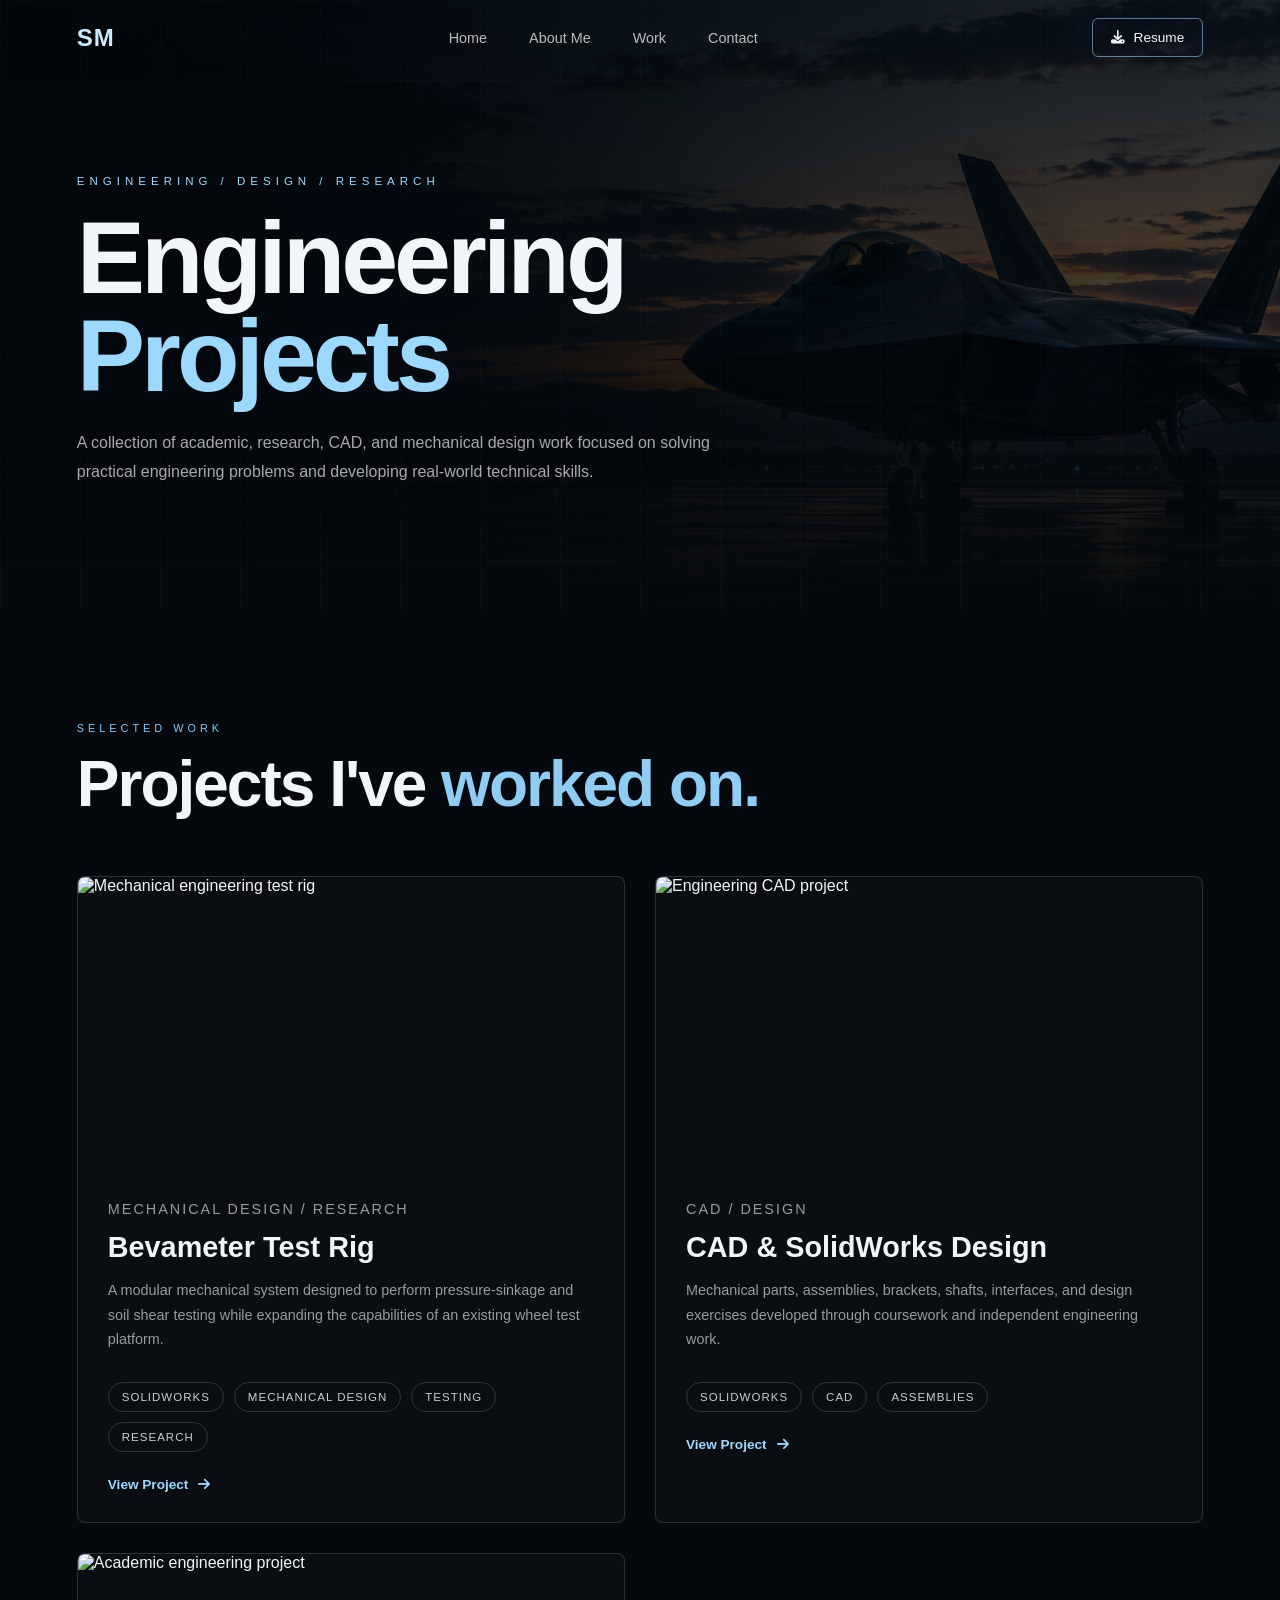
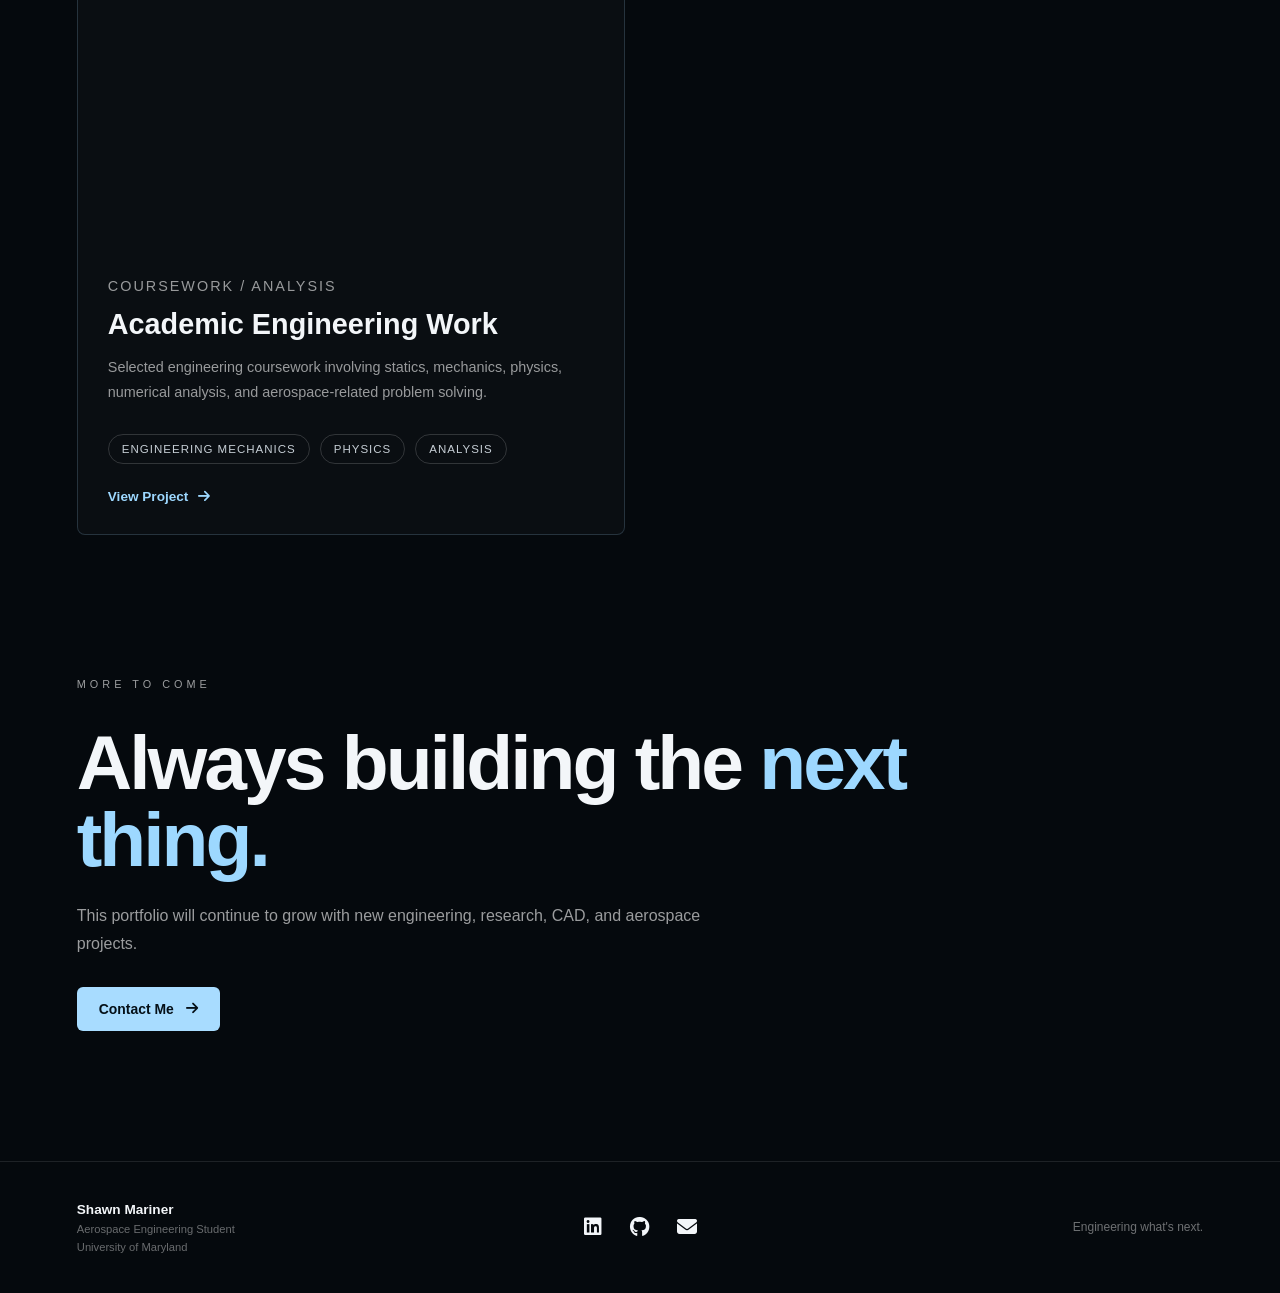
==== projects.html @ 1b5ee588 "Update projects.html" ====
<!DOCTYPE html>
<html lang="en">
<head>
    <meta charset="UTF-8">
    <meta name="viewport" content="width=device-width, initial-scale=1.0">

    <title>Engineering Projects | Shawn Mariner</title>

    <link rel="stylesheet" href="style.css">

    <link
        rel="stylesheet"
        href="https://cdnjs.cloudflare.com/ajax/libs/font-awesome/6.5.2/css/all.min.css"
    >
</head>

<body>

    <header class="navbar scrolled">

        <a href="index.html" class="logo">SM</a>

        <nav class="nav-links">
            <a href="index.html">Home</a>
            <a href="index.html#about">About Me</a>
            <a href="projects.html" class="active">Work</a>
            <a href="index.html#contact">Contact</a>
        </nav>

        <a href="#" class="resume-button">
            <i class="fa-solid fa-download"></i>
            Resume
        </a>

        <button class="menu-button">
            <i class="fa-solid fa-bars"></i>
        </button>

    </header>


    <main>

        <!-- PROJECTS HERO -->

        <section class="projects-page-hero">

            <div class="projects-page-overlay"></div>
            <div class="hero-grid"></div>

            <div class="projects-page-content">

                <p class="eyebrow">
                    ENGINEERING / DESIGN / RESEARCH
                </p>

                <h1>
                    Engineering
                    <span>Projects</span>
                </h1>

                <p>
                    A collection of academic, research, CAD, and mechanical
                    design work focused on solving practical engineering
                    problems and developing real-world technical skills.
                </p>

            </div>

        </section>


        <!-- PROJECT GRID -->

        <section class="projects-page-section">

            <div class="section-heading reveal">

                <p class="section-number">SELECTED WORK</p>

                <h2>
                    Projects I've
                    <span>worked on.</span>
                </h2>

            </div>


            <div class="projects-page-grid">

                <!-- BEVAMETER -->

                <a href="bevameter.html" class="project-page-card reveal">

                    <div class="project-page-image">

                        <img
                            src="https://images.unsplash.com/photo-1581092160562-40aa08e78837?auto=format&fit=crop&w=1400&q=85"
                            alt="Mechanical engineering test rig"
                        >

                    </div>

                    <div class="project-page-card-content">

                        <p class="card-label">
                            MECHANICAL DESIGN / RESEARCH
                        </p>

                        <h3>
                            Bevameter Test Rig
                        </h3>

                        <p>
                            A modular mechanical system designed to perform
                            pressure-sinkage and soil shear testing while
                            expanding the capabilities of an existing wheel
                            test platform.
                        </p>

                        <div class="project-tags">
                            <span>SolidWorks</span>
                            <span>Mechanical Design</span>
                            <span>Testing</span>
                            <span>Research</span>
                        </div>

                        <div class="project-link">
                            View Project
                            <i class="fa-solid fa-arrow-right"></i>
                        </div>

                    </div>

                </a>


                <!-- CAD / SOLIDWORKS -->

                <a href="#" class="project-page-card reveal">

                    <div class="project-page-image">

                        <img
                            src="https://images.unsplash.com/photo-1581092160607-ee22621dd758?auto=format&fit=crop&w=1400&q=85"
                            alt="Engineering CAD project"
                        >

                    </div>

                    <div class="project-page-card-content">

                        <p class="card-label">
                            CAD / DESIGN
                        </p>

                        <h3>
                            CAD & SolidWorks Design
                        </h3>

                        <p>
                            Mechanical parts, assemblies, brackets, shafts,
                            interfaces, and design exercises developed through
                            coursework and independent engineering work.
                        </p>

                        <div class="project-tags">
                            <span>SolidWorks</span>
                            <span>CAD</span>
                            <span>Assemblies</span>
                        </div>

                        <div class="project-link">
                            View Project
                            <i class="fa-solid fa-arrow-right"></i>
                        </div>

                    </div>

                </a>


                <!-- ACADEMIC -->

                <a href="#" class="project-page-card reveal">

                    <div class="project-page-image">

                        <img
                            src="https://images.unsplash.com/photo-1532094349884-543bc11b234d?auto=format&fit=crop&w=1400&q=85"
                            alt="Academic engineering project"
                        >

                    </div>

                    <div class="project-page-card-content">

                        <p class="card-label">
                            COURSEWORK / ANALYSIS
                        </p>

                        <h3>
                            Academic Engineering Work
                        </h3>

                        <p>
                            Selected engineering coursework involving statics,
                            mechanics, physics, numerical analysis, and
                            aerospace-related problem solving.
                        </p>

                        <div class="project-tags">
                            <span>Engineering Mechanics</span>
                            <span>Physics</span>
                            <span>Analysis</span>
                        </div>

                        <div class="project-link">
                            View Project
                            <i class="fa-solid fa-arrow-right"></i>
                        </div>

                    </div>

                </a>

            </div>

        </section>


        <!-- CTA -->

        <section class="projects-cta reveal">

            <p class="section-number">
                MORE TO COME
            </p>

            <h2>
                Always building the
                <span>next thing.</span>
            </h2>

            <p>
                This portfolio will continue to grow with new engineering,
                research, CAD, and aerospace projects.
            </p>

            <a href="index.html#contact" class="button primary-button">
                Contact Me
                <i class="fa-solid fa-arrow-right"></i>
            </a>

        </section>

    </main>


    <footer>

        <div class="footer-name">

            <strong>Shawn Mariner</strong>

            <span>Aerospace Engineering Student</span>

            <span>University of Maryland</span>

        </div>


        <div class="social-links">

            <a href="#" aria-label="LinkedIn">
                <i class="fa-brands fa-linkedin"></i>
            </a>

            <a
                href="https://github.com/ShawnMariner"
                target="_blank"
                aria-label="GitHub"
            >
                <i class="fa-brands fa-github"></i>
            </a>

            <a
                href="mailto:smarine1@terpmail.umd.edu"
                aria-label="Email"
            >
                <i class="fa-solid fa-envelope"></i>
            </a>

        </div>


        <p class="footer-quote">
            Engineering what's next.
        </p>

    </footer>


    <script src="script.js"></script>

</body>
</html>
---- style.css ----
* {
    margin: 0;
    padding: 0;
    box-sizing: border-box;
}

html {
    scroll-behavior: smooth;
}

body {
    background: #05090d;
    color: #f3f6f9;

    font-family:
        Arial,
        Helvetica,
        sans-serif;

    overflow-x: hidden;
}

a {
    text-decoration: none;
    color: inherit;
}

img {
    display: block;
    width: 100%;
}

::selection {
    background: #9ed8ff;
    color: #05090d;
}


/* ========================================
   NAVIGATION
======================================== */

.navbar {
    height: 76px;

    padding: 0 6%;

    display: flex;
    align-items: center;
    justify-content: space-between;

    position: fixed;
    top: 0;
    left: 0;

    width: 100%;

    z-index: 1000;

    transition: 0.3s ease;

    border-bottom: 1px solid transparent;
}

.navbar.scrolled {
    background: rgba(4, 9, 14, 0.8);

    backdrop-filter: blur(18px);

    border-bottom:
        1px solid rgba(255,255,255,0.09);
}

.logo {
    font-size: 1.5rem;

    font-weight: 800;

    letter-spacing: 1px;

    color: #cdeaff;
}

.nav-links {
    display: flex;

    gap: 42px;
}

.nav-links a {
    font-size: 0.9rem;

    color: rgba(255,255,255,0.72);

    position: relative;

    transition: 0.3s ease;
}

.nav-links a:hover,
.nav-links a.active {
    color: white;
}

.nav-links a::after {
    content: "";

    position: absolute;

    width: 0;
    height: 2px;

    left: 0;
    bottom: -12px;

    background: #9ed8ff;

    transition: width 0.3s ease;
}

.nav-links a:hover::after,
.nav-links a.active::after {
    width: 100%;
}

.resume-button {
    padding: 11px 18px;

    border:
        1px solid rgba(158,216,255,0.55);

    border-radius: 6px;

    font-size: 0.85rem;

    display: flex;

    gap: 9px;

    align-items: center;

    transition: 0.3s ease;
}

.resume-button:hover {
    background: #9ed8ff;

    color: #04090e;
}

.menu-button {
    display: none;

    background: transparent;

    border: none;

    color: white;

    font-size: 1.4rem;
}


/* ========================================
   HERO
======================================== */

.hero {
    min-height: 100vh;

    position: relative;

    display: flex;

    align-items: center;

    padding: 120px 6% 80px;

    overflow: hidden;

    background-image:
        linear-gradient(
            90deg,
            rgba(2,7,11,0.98) 0%,
            rgba(2,7,11,0.88) 32%,
            rgba(2,7,11,0.35) 66%,
            rgba(2,7,11,0.3) 100%
        ),
        url("hero-jet.png");

    background-size: cover;

    background-position: center;
}

.hero-overlay {
    position: absolute;

    inset: 0;

    background:
        linear-gradient(
            180deg,
            rgba(0,0,0,0.15),
            transparent 60%,
            #05090d
        );

    pointer-events: none;
}


/* Technical grid */

.hero-grid {
    position: absolute;

    inset: 0;

    opacity: 0.08;

    background-image:

        linear-gradient(
            rgba(158,216,255,0.3) 1px,
            transparent 1px
        ),

        linear-gradient(
            90deg,
            rgba(158,216,255,0.3) 1px,
            transparent 1px
        );

    background-size: 80px 80px;

    animation:
        gridMove 18s linear infinite;
}

@keyframes gridMove {

    from {
        transform: translateY(0);
    }

    to {
        transform: translateY(80px);
    }

}


.hero-content {
    position: relative;

    z-index: 5;

    max-width: 760px;

    animation:
        heroEnter 1.2s ease forwards;
}

@keyframes heroEnter {

    from {
        opacity: 0;

        transform: translateY(30px);
    }

    to {
        opacity: 1;

        transform: translateY(0);
    }

}


.eyebrow {
    color: #9ed8ff;

    letter-spacing: 5px;

    font-size: 0.72rem;

    margin-bottom: 22px;
}


.hero h1 {
    font-size: clamp(
        4rem,
        8vw,
        7.8rem
    );

    line-height: 0.92;

    letter-spacing: -5px;

    margin-bottom: 19px;
}

.hero h1 span {
    color: #c9e6fb;
}


.hero h2 {
    font-weight: 400;

    letter-spacing: 6px;

    text-transform: uppercase;

    font-size: 1rem;

    margin-bottom: 11px;
}


.school {
    color: #9ed8ff;

    font-size: 0.95rem;

    margin-bottom: 27px;
}


.hero-description {
    color: rgba(255,255,255,0.72);

    max-width: 610px;

    line-height: 1.8;

    font-size: 1rem;
}


.hero-buttons {
    display: flex;

    gap: 16px;

    margin-top: 35px;
}


.button {
    padding: 14px 22px;

    border-radius: 6px;

    font-weight: 600;

    font-size: 0.87rem;

    display: inline-flex;

    align-items: center;

    gap: 12px;

    transition:
        transform 0.3s ease,
        background 0.3s ease;
}


.button:hover {
    transform: translateY(-3px);
}


.primary-button {
    background: #a8dcff;

    color: #051018;
}


.secondary-button {
    border:
        1px solid rgba(158,216,255,0.6);

    background:
        rgba(3,12,19,0.35);

    backdrop-filter: blur(8px);
}


.secondary-button:hover {
    background:
        rgba(158,216,255,0.15);
}


.hero-side-text {
    position: absolute;

    right: 4%;

    top: 22%;

    display: flex;

    flex-direction: column;

    gap: 10px;

    color:
        rgba(255,255,255,0.18);

    letter-spacing: 5px;

    font-size: 0.65rem;
}


.scroll-indicator {
    position: absolute;

    bottom: 45px;

    right: 6%;

    display: flex;

    align-items: center;

    gap: 14px;

    color:
        rgba(255,255,255,0.35);

    letter-spacing: 4px;

    font-size: 0.55rem;
}


.scroll-line {
    width: 70px;

    height: 1px;

    background:
        rgba(158,216,255,0.45);
}


/* ========================================
   GENERAL SECTIONS
======================================== */

.section {
    max-width: 1500px;

    margin: auto;

    padding:
        120px 6%;
}


.section-number {
    color: #86c9f5;

    letter-spacing: 4px;

    font-size: 0.68rem;

    margin-bottom: 18px;
}


.section-heading h2,
.contact h2 {
    font-size:
        clamp(
        2.6rem,
        5vw,
        5rem
        );

    max-width: 950px;

    letter-spacing: -2px;

    line-height: 1;
}


.section-heading h2 span,
.contact h2 span {
    color: #8fcdf5;
}


/* ========================================
   ABOUT
======================================== */

.about-grid {
    display: grid;

    grid-template-columns:
        1.2fr 1fr;

    gap: 100px;

    margin-top: 65px;
}


.about-text p {
    font-size: 1.1rem;

    line-height: 1.85;

    color:
        rgba(255,255,255,0.65);

    margin-bottom: 25px;
}


.quick-info {
    border-top:
        1px solid rgba(255,255,255,0.12);
}


.info-item {
    padding: 25px 0;

    border-bottom:
        1px solid rgba(255,255,255,0.12);

    display: flex;

    flex-direction: column;

    gap: 7px;
}


.info-item span {
    color: #7fc7f5;

    letter-spacing: 3px;

    font-size: 0.62rem;
}


.info-item strong {
    font-size: 0.95rem;

    font-weight: 500;
}


/* ========================================
   WORK CARDS
======================================== */

.project-categories {
    display: grid;

    grid-template-columns:
        repeat(3, 1fr);

    gap: 24px;

    margin-top: 60px;
}


.category-card {
    height: 470px;

    position: relative;

    overflow: hidden;

    border:
        1px solid rgba(158,216,255,0.25);

    border-radius: 8px;

    isolation: isolate;

    transition:
        transform 0.4s ease,
        border-color 0.4s ease;
}


.category-card:hover {
    transform: translateY(-10px);

    border-color:
        rgba(158,216,255,0.65);
}


.category-card img {
    position: absolute;

    width: 100%;

    height: 100%;

    object-fit: cover;

    transition:
        transform 0.7s ease;
}


.category-card:hover img {
    transform: scale(1.08);
}


.category-overlay {
    position: absolute;

    inset: 0;

    background:
        linear-gradient(
        180deg,
        rgba(0,0,0,0.15),
        rgba(2,8,12,0.95)
        );

    z-index: 1;
}


.category-content {
    position: absolute;

    left: 28px;

    right: 28px;

    bottom: 30px;

    z-index: 2;
}


.category-number {
    position: absolute;

    top: 24px;

    left: 28px;

    z-index: 3;

    font-size: 0.75rem;

    letter-spacing: 3px;

    color: #a8dfff;
}


.card-label {
    color: #8acdf6;

    font-size: 0.57rem;

    letter-spacing: 2px;

    margin-bottom: 10px;
}


.category-content h3 {
    font-size: 1.7rem;

    margin-bottom: 12px;
}


.category-content p {
    color:
        rgba(255,255,255,0.6);

    line-height: 1.55;

    font-size: 0.88rem;

    margin-bottom: 20px;
}


.category-content > span {
    color: #9ddcff;

    display: flex;

    gap: 10px;

    align-items: center;

    font-size: 0.85rem;

    font-weight: 600;
}


.category-content > span i {
    transition: transform 0.3s ease;
}


.category-card:hover
.category-content > span i {
    transform: translateX(6px);
}


.credential-badge {
    display: inline-flex;

    gap: 9px;

    align-items: center;

    padding: 8px 11px;

    margin-bottom: 18px;

    background:
        rgba(138,205,246,0.1);

    border:
        1px solid rgba(138,205,246,0.25);

    border-radius: 4px;

    color: #c7eaff;

    font-size: 0.7rem;
}


/* ========================================
   FEATURED PROJECT
======================================== */

.featured {
    padding-top: 30px;
}


.featured-project {
    min-height: 480px;

    position: relative;

    overflow: hidden;

    border:
        1px solid rgba(158,216,255,0.28);

    border-radius: 8px;
}


.featured-image {
    position: absolute;

    inset: 0;
}


.featured-image img {
    width: 100%;

    height: 100%;

    object-fit: cover;
}


.featured-overlay {
    position: absolute;

    inset: 0;

    background:
        linear-gradient(
        90deg,
        rgba(2,8,12,0.99) 0%,
        rgba(2,8,12,0.86) 45%,
        rgba(2,8,12,0.2) 100%
        );
}


.featured-content {
    position: relative;

    z-index: 4;

    padding: 65px;

    max-width: 650px;
}


.featured-label {
    color: #8cd2ff;

    letter-spacing: 4px;

    font-size: 0.62rem;

    margin-bottom: 20px;
}


.featured-content h2 {
    font-size:
        clamp(
        3rem,
        6vw,
        5rem
        );

    letter-spacing: -3px;

    line-height: 0.95;

    margin-bottom: 22px;
}


.featured-content h2 span {
    color: #9dd8ff;
}


.featured-content > p {
    color:
        rgba(255,255,255,0.66);

    line-height: 1.7;
}


.project-tags {
    display: flex;

    flex-wrap: wrap;

    gap: 8px;

    margin: 25px 0;
}


.project-tags span {
    padding: 7px 11px;

    border:
        1px solid rgba(255,255,255,0.14);

    font-size: 0.67rem;

    color:
        rgba(255,255,255,0.65);

    border-radius: 20px;
}


/* ========================================
   CONTACT
======================================== */

.contact {
    border-top:
        1px solid rgba(255,255,255,0.08);
}


.contact-layout {
    display: flex;

    align-items: flex-end;

    justify-content: space-between;

    gap: 60px;
}


.contact-layout p {
    color:
        rgba(255,255,255,0.6);

    line-height: 1.7;

    margin-top: 25px;

    max-width: 600px;
}


.contact-button {
    width: 150px;

    height: 150px;

    flex-shrink: 0;

    border-radius: 50%;

    border:
        1px solid rgba(158,216,255,0.45);

    display: flex;

    flex-direction: column;

    align-items: center;

    justify-content: center;

    gap: 12px;

    transition: 0.35s ease;
}


.contact-button:hover {
    background: #a3dcff;

    color: #05090d;

    transform:
        rotate(-5deg)
        scale(1.06);
}


/* ========================================
   FOOTER
======================================== */

footer {
    padding: 40px 6%;

    border-top:
        1px solid rgba(255,255,255,0.1);

    display: grid;

    grid-template-columns:
        1fr 1fr 1fr;

    align-items: center;
}


.footer-name {
    display: flex;

    flex-direction: column;

    gap: 6px;
}


.footer-name strong {
    font-size: 0.85rem;
}


.footer-name span {
    color:
        rgba(255,255,255,0.4);

    font-size: 0.7rem;
}


.social-links {
    display: flex;

    justify-content: center;

    gap: 28px;
}


.social-links a {
    font-size: 1.25rem;

    transition:
        transform 0.3s ease,
        color 0.3s ease;
}


.social-links a:hover {
    color: #9ddaff;

    transform: translateY(-4px);
}


.footer-quote {
    text-align: right;

    color:
        rgba(255,255,255,0.42);

    font-size: 0.75rem;
}


/* ========================================
   SCROLL REVEALS
======================================== */

.reveal {
    opacity: 0;

    transform:
        translateY(50px);

    transition:
        opacity 0.9s ease,
        transform 0.9s ease;
}


.reveal.visible {
    opacity: 1;

    transform:
        translateY(0);
}


/* ========================================
   MOBILE
======================================== */

@media (max-width: 1000px) {

    .nav-links,
    .resume-button {
        display: none;
    }

    .menu-button {
        display: block;
    }

    .hero h1 {
        letter-spacing: -3px;
    }

    .hero-side-text {
        display: none;
    }

    .project-categories {
        grid-template-columns: 1fr;
    }

    .category-card {
        height: 400px;
    }

    .about-grid {
        grid-template-columns: 1fr;

        gap: 40px;
    }

    .contact-layout {
        flex-direction: column;

        align-items: flex-start;
    }

}


@media (max-width: 650px) {

    .navbar {
        padding: 0 5%;
    }

    .hero {
        padding:
            115px 5% 70px;
    }

    .hero h1 {
        font-size: 4rem;
    }

    .hero h2 {
        letter-spacing: 3px;

        line-height: 1.5;
    }

    .hero-buttons {
        flex-direction: column;

        align-items: flex-start;
    }

    .section {
        padding:
            90px 5%;
    }

    .featured-content {
        padding:
            45px 25px;
    }

    footer {
        grid-template-columns: 1fr;

        gap: 30px;

        text-align: center;
    }

    .footer-name {
        align-items: center;
    }

    .footer-quote {
        text-align: center;
    }

}
/* ========================================
   PROJECTS PAGE
======================================== */

.projects-page-hero {
    min-height: 68vh;

    position: relative;

    display: flex;

    align-items: center;

    padding: 140px 6% 90px;

    overflow: hidden;

    background:
        linear-gradient(
            90deg,
            rgba(2,7,11,0.96),
            rgba(2,7,11,0.72)
        ),
        url("hero-jet.png");

    background-size: cover;

    background-position: center;
}

.projects-page-overlay {
    position: absolute;

    inset: 0;

    background:
        linear-gradient(
            180deg,
            rgba(0,0,0,0.1),
            transparent 50%,
            #05090d 100%
        );
}

.projects-page-content {
    position: relative;

    z-index: 3;

    max-width: 850px;
}

.projects-page-content h1 {
    font-size:
        clamp(
            4rem,
            8vw,
            7rem
        );

    line-height: 0.95;

    letter-spacing: -4px;

    margin-bottom: 25px;
}

.projects-page-content h1 span {
    color: #9dd8ff;
}

.projects-page-content > p:last-child {
    color:
        rgba(255,255,255,0.65);

    max-width: 680px;

    line-height: 1.8;

    font-size: 1rem;
}


/* ========================================
   PROJECT GRID
======================================== */

.projects-page-section {
    max-width: 1500px;

    margin: auto;

    padding:
        110px 6%;
}

.projects-page-grid {
    display: grid;

    grid-template-columns:
        repeat(2, 1fr);

    gap: 30px;

    margin-top: 60px;
}

.project-page-card {
    background:
        rgba(255,255,255,0.025);

    border:
        1px solid rgba(158,216,255,0.18);

    border-radius: 8px;

    overflow: hidden;

    transition:
        transform 0.4s ease,
        border-color 0.4s ease,
        box-shadow 0.4s ease;
}

.project-page-card:hover {
    transform:
        translateY(-8px);

    border-color:
        rgba(158,216,255,0.55);

    box-shadow:
        0 20px 60px rgba(0,0,0,0.35);
}

.project-page-image {
    height: 290px;

    overflow: hidden;
}

.project-page-image img {
    width: 100%;

    height: 100%;

    object-fit: cover;

    transition:
        transform 0.7s ease;
}

.project-page-card:hover
.project-page-image img {
    transform:
        scale(1.06);
}

.project-page-card-content {
    padding: 30px;
}

.project-page-card-content h3 {
    font-size: 1.8rem;

    margin-bottom: 14px;
}

.project-page-card-content > p {
    color:
        rgba(255,255,255,0.58);

    line-height: 1.7;

    font-size: 0.9rem;
}

.project-link {
    margin-top: 24px;

    display: flex;

    align-items: center;

    gap: 10px;

    color: #9dd8ff;

    font-size: 0.85rem;

    font-weight: 600;
}

.project-link i {
    transition:
        transform 0.3s ease;
}

.project-page-card:hover
.project-link i {
    transform:
        translateX(6px);
}


/* ========================================
   PROJECTS CTA
======================================== */

.projects-cta {
    max-width: 1500px;

    margin: auto;

    padding:
        30px 6% 130px;
}

.projects-cta h2 {
    font-size:
        clamp(
            3rem,
            6vw,
            5.5rem
        );

    max-width: 900px;

    line-height: 1;

    letter-spacing: -3px;

    margin-bottom: 25px;
}

.projects-cta h2 span {
    color: #9dd8ff;
}

.projects-cta > p {
    color:
        rgba(255,255,255,0.6);

    max-width: 650px;

    line-height: 1.7;

    margin-bottom: 30px;
}


/* ========================================
   PROJECTS MOBILE
======================================== */

@media (max-width: 900px) {

    .projects-page-grid {
        grid-template-columns: 1fr;
    }

}

@media (max-width: 650px) {

    .projects-page-hero {
        padding:
            120px 5% 70px;
    }

    .projects-page-content h1 {
        letter-spacing: -2px;
    }

    .projects-page-section {
        padding:
            90px 5%;
    }

    .project-page-image {
        height: 220px;
    }

    .projects-cta {
        padding:
            20px 5% 100px;
    }

}
/* =====================================================
   BEVAMETER PROJECT PAGE
===================================================== */

.bev-hero {
    min-height: 92vh;
    padding: 150px 8% 80px;
    display: grid;
    grid-template-columns: 1fr 0.8fr;
    align-items: center;
    gap: 70px;
    background:
        radial-gradient(circle at 75% 50%, rgba(45, 75, 100, 0.16), transparent 35%),
        #05090d;
}

.back-link {
    display: inline-flex;
    align-items: center;
    gap: 10px;
    color: #8d9aa6;
    text-decoration: none;
    font-size: 0.85rem;
    letter-spacing: 1px;
    margin-bottom: 35px;
    transition: 0.25s ease;
}

.back-link:hover {
    color: white;
    transform: translateX(-4px);
}

.bev-hero h1 {
    font-size: clamp(4rem, 8vw, 8rem);
    line-height: 0.88;
    letter-spacing: -4px;
    margin: 15px 0 30px;
}

.bev-intro {
    max-width: 650px;
    color: #aeb8c1;
    font-size: 1.15rem;
    line-height: 1.8;
}

.project-tags {
    display: flex;
    flex-wrap: wrap;
    gap: 10px;
    margin-top: 30px;
}

.project-tags span {
    border: 1px solid rgba(255,255,255,0.16);
    padding: 8px 13px;
    font-size: 0.72rem;
    letter-spacing: 1px;
    text-transform: uppercase;
    color: #c6ced5;
}

.bev-hero-image {
    display: flex;
    justify-content: center;
    align-items: center;
}

.bev-hero-image img {
    width: 100%;
    max-height: 720px;
    object-fit: contain;
    filter: contrast(1.04);
}


/* PROJECT CONTENT */

.bev-section {
    position: relative;
    padding: 130px 10%;
    display: grid;
    grid-template-columns: 100px 1fr;
    gap: 50px;
    border-top: 1px solid rgba(255,255,255,0.07);
}

.bev-dark-section {
    background: #080d12;
}

.bev-section-number {
    color: #53606b;
    font-size: 0.8rem;
    letter-spacing: 2px;
    padding-top: 7px;
}

.bev-section-content {
    max-width: 950px;
}

.bev-section-content h2,
.model-heading h2,
.cad-showcase h2,
.bev-status h2 {
    font-size: clamp(2.2rem, 4vw, 4.5rem);
    line-height: 1.05;
    letter-spacing: -2px;
    margin: 10px 0 30px;
}

.bev-section-content > p,
.model-heading > p:last-child,
.cad-showcase-text > p:last-child,
.bev-status p {
    color: #9ca8b2;
    line-height: 1.9;
    font-size: 1.05rem;
    max-width: 780px;
    margin-bottom: 18px;
}


/* INFO GRID */

.bev-info-grid {
    display: grid;
    grid-template-columns: repeat(4, 1fr);
    gap: 1px;
    background: rgba(255,255,255,0.08);
    margin-top: 60px;
    border: 1px solid rgba(255,255,255,0.08);
}

.bev-info-grid div {
    background: #05090d;
    padding: 25px;
}

.bev-info-grid span {
    display: block;
    color: #687681;
    font-size: 0.65rem;
    letter-spacing: 1.5px;
    margin-bottom: 10px;
}

.bev-info-grid strong {
    font-size: 0.95rem;
}


/* =====================================================
   INTERACTIVE 3D MODEL
===================================================== */

.model-section {
    padding: 130px 8%;
    background: #030608;
    border-top: 1px solid rgba(255,255,255,0.07);
    border-bottom: 1px solid rgba(255,255,255,0.07);
}

.model-heading {
    max-width: 800px;
    margin-bottom: 50px;
}

.model-container {
    position: relative;
    width: 100%;
    max-width: 1250px;
    margin: auto;
    background:
        radial-gradient(circle at center, #19222a 0%, #0a0f14 50%, #05080b 100%);
    border: 1px solid rgba(255,255,255,0.1);
    overflow: hidden;
}

model-viewer {
    display: block;
    width: 100%;
    height: 700px;
    --poster-color: transparent;
}

.model-loading {
    height: 700px;
    display: flex;
    align-items: center;
    justify-content: center;
    color: #75838e;
    letter-spacing: 2px;
    font-size: 0.75rem;
}

.model-controls-text {
    position: absolute;
    left: 25px;
    bottom: 20px;
    display: flex;
    gap: 25px;
    color: #7f8c96;
    font-size: 0.72rem;
    letter-spacing: 1px;
    pointer-events: none;
}

.model-controls-text span {
    display: flex;
    align-items: center;
    gap: 8px;
}


/* DESIGN CARDS */

.design-cards {
    display: grid;
    grid-template-columns: repeat(3, 1fr);
    gap: 15px;
    margin-top: 60px;
}

.design-card {
    border: 1px solid rgba(255,255,255,0.09);
    padding: 35px 30px;
    background: rgba(255,255,255,0.015);
    transition: 0.3s ease;
}

.design-card:hover {
    transform: translateY(-6px);
    border-color: rgba(255,255,255,0.2);
}

.design-card i {
    font-size: 1.3rem;
    margin-bottom: 25px;
    color: #a8b3bc;
}

.design-card h3 {
    margin-bottom: 12px;
    font-size: 1.1rem;
}

.design-card p {
    color: #7f8c96;
    line-height: 1.7;
    font-size: 0.9rem;
}


/* CAD SHOWCASE */

.cad-showcase {
    padding: 130px 8%;
    display: grid;
    grid-template-columns: 0.65fr 1fr;
    gap: 80px;
    align-items: center;
    background: #080d12;
}

.cad-large-image {
    display: flex;
    justify-content: center;
}

.cad-large-image img {
    width: 100%;
    max-height: 850px;
    object-fit: contain;
}


/* STATUS */

.bev-status {
    padding: 150px 10%;
    text-align: center;
    border-top: 1px solid rgba(255,255,255,0.07);
}

.bev-status > div {
    max-width: 850px;
    margin: auto;
}

.bev-status p {
    margin: 0 auto 35px;
}


/* RESPONSIVE */

@media (max-width: 950px) {

    .bev-hero {
        grid-template-columns: 1fr;
        padding-top: 140px;
    }

    .bev-hero-image img {
        max-height: 600px;
    }

    .bev-section {
        grid-template-columns: 1fr;
        gap: 15px;
    }

    .bev-info-grid {
        grid-template-columns: repeat(2, 1fr);
    }

    .design-cards {
        grid-template-columns: 1fr;
    }

    .cad-showcase {
        grid-template-columns: 1fr;
    }

    model-viewer {
        height: 550px;
    }

    .model-loading {
        height: 550px;
    }
}


@media (max-width: 600px) {

    .bev-hero {
        padding-left: 6%;
        padding-right: 6%;
    }

    .bev-hero h1 {
        letter-spacing: -2px;
    }

    .bev-section,
    .model-section,
    .cad-showcase,
    .bev-status {
        padding-left: 6%;
        padding-right: 6%;
    }

    .bev-info-grid {
        grid-template-columns: 1fr;
    }

    model-viewer {
        height: 450px;
    }

    .model-loading {
        height: 450px;
    }

    .model-controls-text {
        gap: 12px;
        left: 15px;
        bottom: 15px;
        flex-wrap: wrap;
    }
}
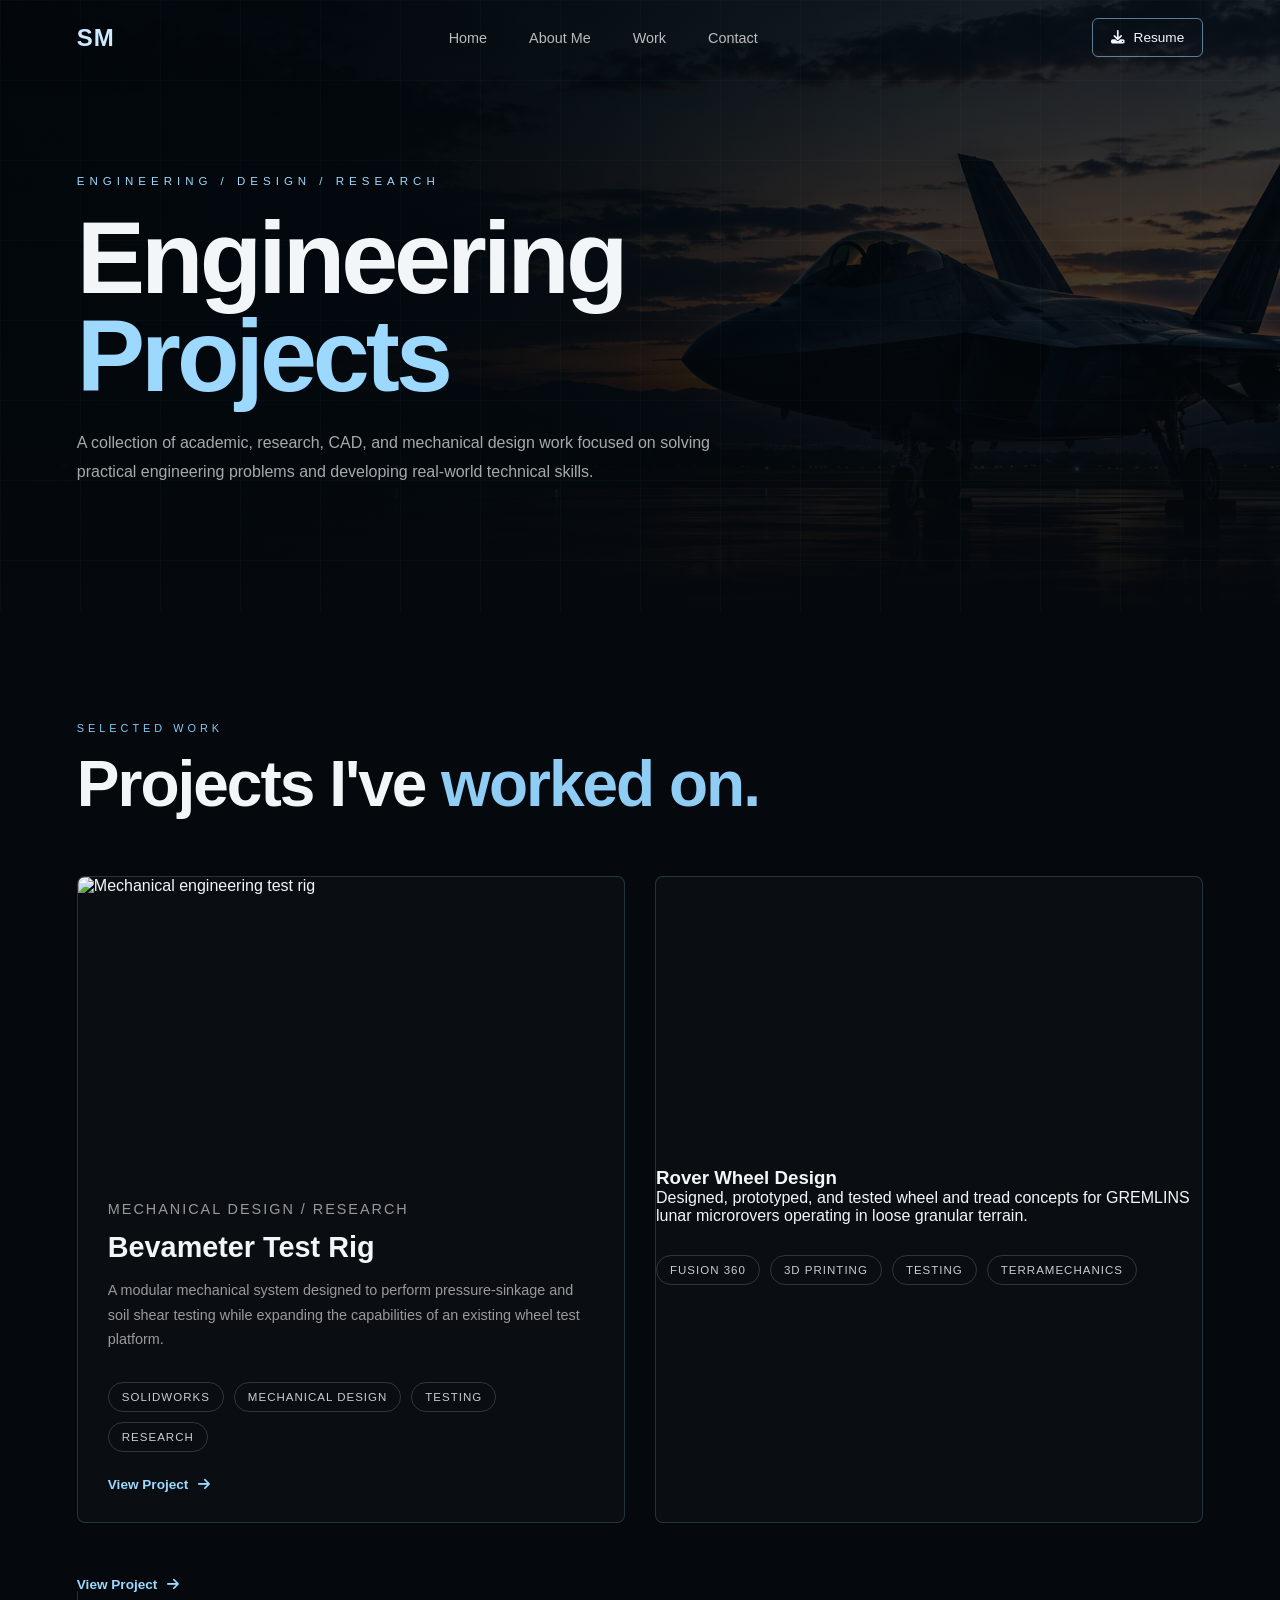
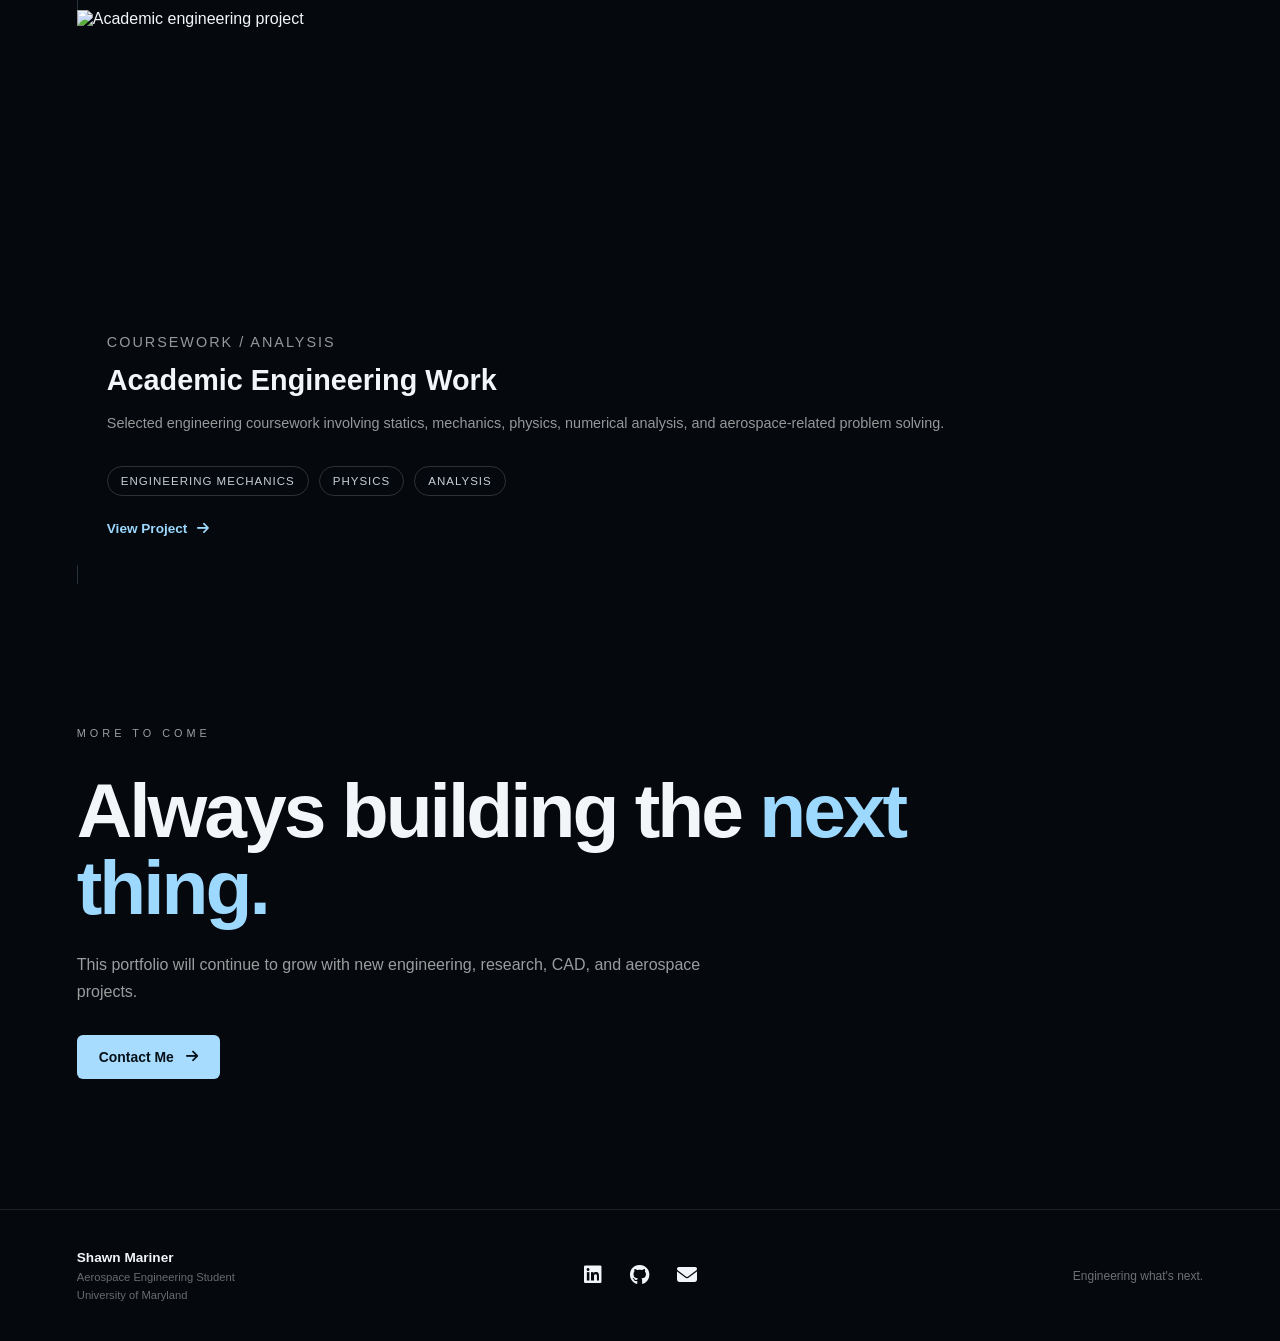
==== commit 1ce50603: "Update projects.html" ====
--- a/projects.html
+++ b/projects.html
@@ -137,38 +137,31 @@
 
                 <!-- CAD / SOLIDWORKS -->
 
-                <a href="#" class="project-page-card reveal">
-
-                    <div class="project-page-image">
-
-                        <img
-                            src="https://images.unsplash.com/photo-1581092160607-ee22621dd758?auto=format&fit=crop&w=1400&q=85"
-                            alt="Engineering CAD project"
-                        >
-
-                    </div>
-
-                    <div class="project-page-card-content">
-
-                        <p class="card-label">
-                            CAD / DESIGN
-                        </p>
-
-                        <h3>
-                            CAD & SolidWorks Design
-                        </h3>
-
-                        <p>
-                            Mechanical parts, assemblies, brackets, shafts,
-                            interfaces, and design exercises developed through
-                            coursework and independent engineering work.
-                        </p>
-
-                        <div class="project-tags">
-                            <span>SolidWorks</span>
-                            <span>CAD</span>
-                            <span>Assemblies</span>
-                        </div>
+               <a href="rover-wheel.html" class="project-page-card reveal">
+
+    <div class="project-page-image">
+        <!-- keep your existing image code here for now -->
+    </div>
+
+    <div class="project-page-content">
+
+        <h3>Rover Wheel Design</h3>
+
+        <p>
+            Designed, prototyped, and tested wheel and tread concepts for
+            GREMLINS lunar microrovers operating in loose granular terrain.
+        </p>
+
+        <div class="project-tags">
+            <span>Fusion 360</span>
+            <span>3D Printing</span>
+            <span>Testing</span>
+            <span>Terramechanics</span>
+        </div>
+
+    </div>
+
+</a>
 
                         <div class="project-link">
                             View Project
--- a/style.css
+++ b/style.css
@@ -1823,3 +1823,316 @@
         flex-wrap: wrap;
     }
 }
+/* =====================================================
+   ROVER WHEEL PROJECT PAGE
+===================================================== */
+
+.rover-hero {
+    min-height: 92vh;
+    padding: 150px 8% 80px;
+    display: grid;
+    grid-template-columns: 0.95fr 1fr;
+    align-items: center;
+    gap: 70px;
+    background:
+        radial-gradient(circle at 78% 45%, rgba(67, 82, 95, 0.19), transparent 35%),
+        #05090d;
+}
+
+.rover-hero h1 {
+    font-size: clamp(4rem, 8vw, 8rem);
+    line-height: 0.88;
+    letter-spacing: -4px;
+    margin: 15px 0 30px;
+}
+
+.rover-intro {
+    max-width: 650px;
+    color: #aeb8c1;
+    font-size: 1.15rem;
+    line-height: 1.8;
+}
+
+.rover-hero-image img {
+    width: 100%;
+    max-height: 700px;
+    object-fit: cover;
+    border: 1px solid rgba(255,255,255,0.09);
+}
+
+.rover-section {
+    position: relative;
+    padding: 130px 10%;
+    display: grid;
+    grid-template-columns: 100px 1fr;
+    gap: 50px;
+    border-top: 1px solid rgba(255,255,255,0.07);
+}
+
+.rover-dark-section {
+    background: #080d12;
+}
+
+.rover-section-number {
+    color: #53606b;
+    font-size: 0.8rem;
+    letter-spacing: 2px;
+    padding-top: 7px;
+}
+
+.rover-section-content {
+    max-width: 950px;
+}
+
+.rover-section-content h2,
+.grouser-heading h2,
+.rover-testing h2,
+.poster-section h2,
+.rover-gallery h2,
+.rover-status h2 {
+    font-size: clamp(2.2rem, 4vw, 4.5rem);
+    line-height: 1.05;
+    letter-spacing: -2px;
+    margin: 10px 0 30px;
+}
+
+.rover-section-content > p,
+.grouser-heading p:last-child,
+.rover-testing-text > p,
+.poster-content > p {
+    color: #9ca8b2;
+    line-height: 1.9;
+    font-size: 1.05rem;
+    max-width: 780px;
+    margin-bottom: 18px;
+}
+
+.rover-info-grid {
+    display: grid;
+    grid-template-columns: repeat(4, 1fr);
+    gap: 1px;
+    background: rgba(255,255,255,0.08);
+    margin-top: 60px;
+    border: 1px solid rgba(255,255,255,0.08);
+}
+
+.rover-info-grid div {
+    background: #05090d;
+    padding: 25px;
+}
+
+.rover-info-grid span,
+.testing-specs span {
+    display: block;
+    color: #687681;
+    font-size: 0.65rem;
+    letter-spacing: 1.5px;
+    margin-bottom: 10px;
+}
+
+.rover-info-grid strong,
+.testing-specs strong {
+    font-size: 0.95rem;
+}
+
+
+/* DESIGN CARDS */
+
+.rover-design-cards {
+    display: grid;
+    grid-template-columns: repeat(3, 1fr);
+    gap: 15px;
+    margin-top: 60px;
+}
+
+.rover-design-card {
+    padding: 35px 30px;
+    border: 1px solid rgba(255,255,255,0.09);
+    background: rgba(255,255,255,0.015);
+    transition: 0.3s ease;
+}
+
+.rover-design-card:hover {
+    transform: translateY(-6px);
+    border-color: rgba(255,255,255,0.2);
+}
+
+.rover-design-card i {
+    margin-bottom: 25px;
+    font-size: 1.3rem;
+    color: #a8b3bc;
+}
+
+.rover-design-card h3 {
+    margin-bottom: 12px;
+}
+
+.rover-design-card p {
+    color: #7f8c96;
+    line-height: 1.7;
+}
+
+
+/* GROUSERS */
+
+.grouser-section {
+    padding: 130px 10%;
+    background: #030608;
+    border-top: 1px solid rgba(255,255,255,0.07);
+    border-bottom: 1px solid rgba(255,255,255,0.07);
+}
+
+.grouser-heading {
+    max-width: 850px;
+}
+
+.grouser-grid {
+    display: grid;
+    grid-template-columns: repeat(3, 1fr);
+    margin-top: 60px;
+    gap: 10px;
+}
+
+.grouser-grid div {
+    padding: 28px;
+    border: 1px solid rgba(255,255,255,0.1);
+    font-size: 0.9rem;
+    letter-spacing: 1px;
+    text-transform: uppercase;
+}
+
+
+/* TESTING */
+
+.rover-testing {
+    padding: 130px 8%;
+    display: grid;
+    grid-template-columns: 0.8fr 1fr;
+    gap: 80px;
+    align-items: center;
+}
+
+.rover-testing-image img {
+    width: 100%;
+    max-height: 720px;
+    object-fit: cover;
+    border: 1px solid rgba(255,255,255,0.09);
+}
+
+.testing-specs {
+    display: grid;
+    gap: 20px;
+    margin-top: 40px;
+}
+
+.testing-specs div {
+    border-left: 1px solid rgba(255,255,255,0.18);
+    padding-left: 18px;
+}
+
+
+/* POSTER */
+
+.poster-section {
+    padding: 130px 10%;
+    background: #080d12;
+    border-top: 1px solid rgba(255,255,255,0.07);
+}
+
+.poster-content {
+    max-width: 850px;
+}
+
+
+/* GALLERY */
+
+.rover-gallery {
+    padding: 130px 8%;
+}
+
+.rover-gallery-heading {
+    margin-bottom: 50px;
+}
+
+.rover-gallery-grid {
+    display: grid;
+    grid-template-columns: repeat(2, 1fr);
+    gap: 20px;
+}
+
+.rover-gallery-grid img {
+    width: 100%;
+    height: 600px;
+    object-fit: cover;
+    border: 1px solid rgba(255,255,255,0.08);
+}
+
+
+/* STATUS */
+
+.rover-status {
+    padding: 140px 10%;
+    text-align: center;
+    background: #030608;
+    border-top: 1px solid rgba(255,255,255,0.07);
+}
+
+
+/* RESPONSIVE */
+
+@media (max-width: 950px) {
+
+    .rover-hero,
+    .rover-testing {
+        grid-template-columns: 1fr;
+    }
+
+    .rover-section {
+        grid-template-columns: 1fr;
+        gap: 15px;
+    }
+
+    .rover-info-grid {
+        grid-template-columns: repeat(2, 1fr);
+    }
+
+    .rover-design-cards {
+        grid-template-columns: 1fr;
+    }
+
+    .grouser-grid {
+        grid-template-columns: repeat(2, 1fr);
+    }
+
+    .rover-gallery-grid {
+        grid-template-columns: 1fr;
+    }
+
+    .rover-gallery-grid img {
+        height: auto;
+    }
+}
+
+
+@media (max-width: 600px) {
+
+    .rover-hero,
+    .rover-section,
+    .grouser-section,
+    .rover-testing,
+    .poster-section,
+    .rover-gallery,
+    .rover-status {
+        padding-left: 6%;
+        padding-right: 6%;
+    }
+
+    .rover-hero h1 {
+        letter-spacing: -2px;
+    }
+
+    .rover-info-grid,
+    .grouser-grid {
+        grid-template-columns: 1fr;
+    }
+}
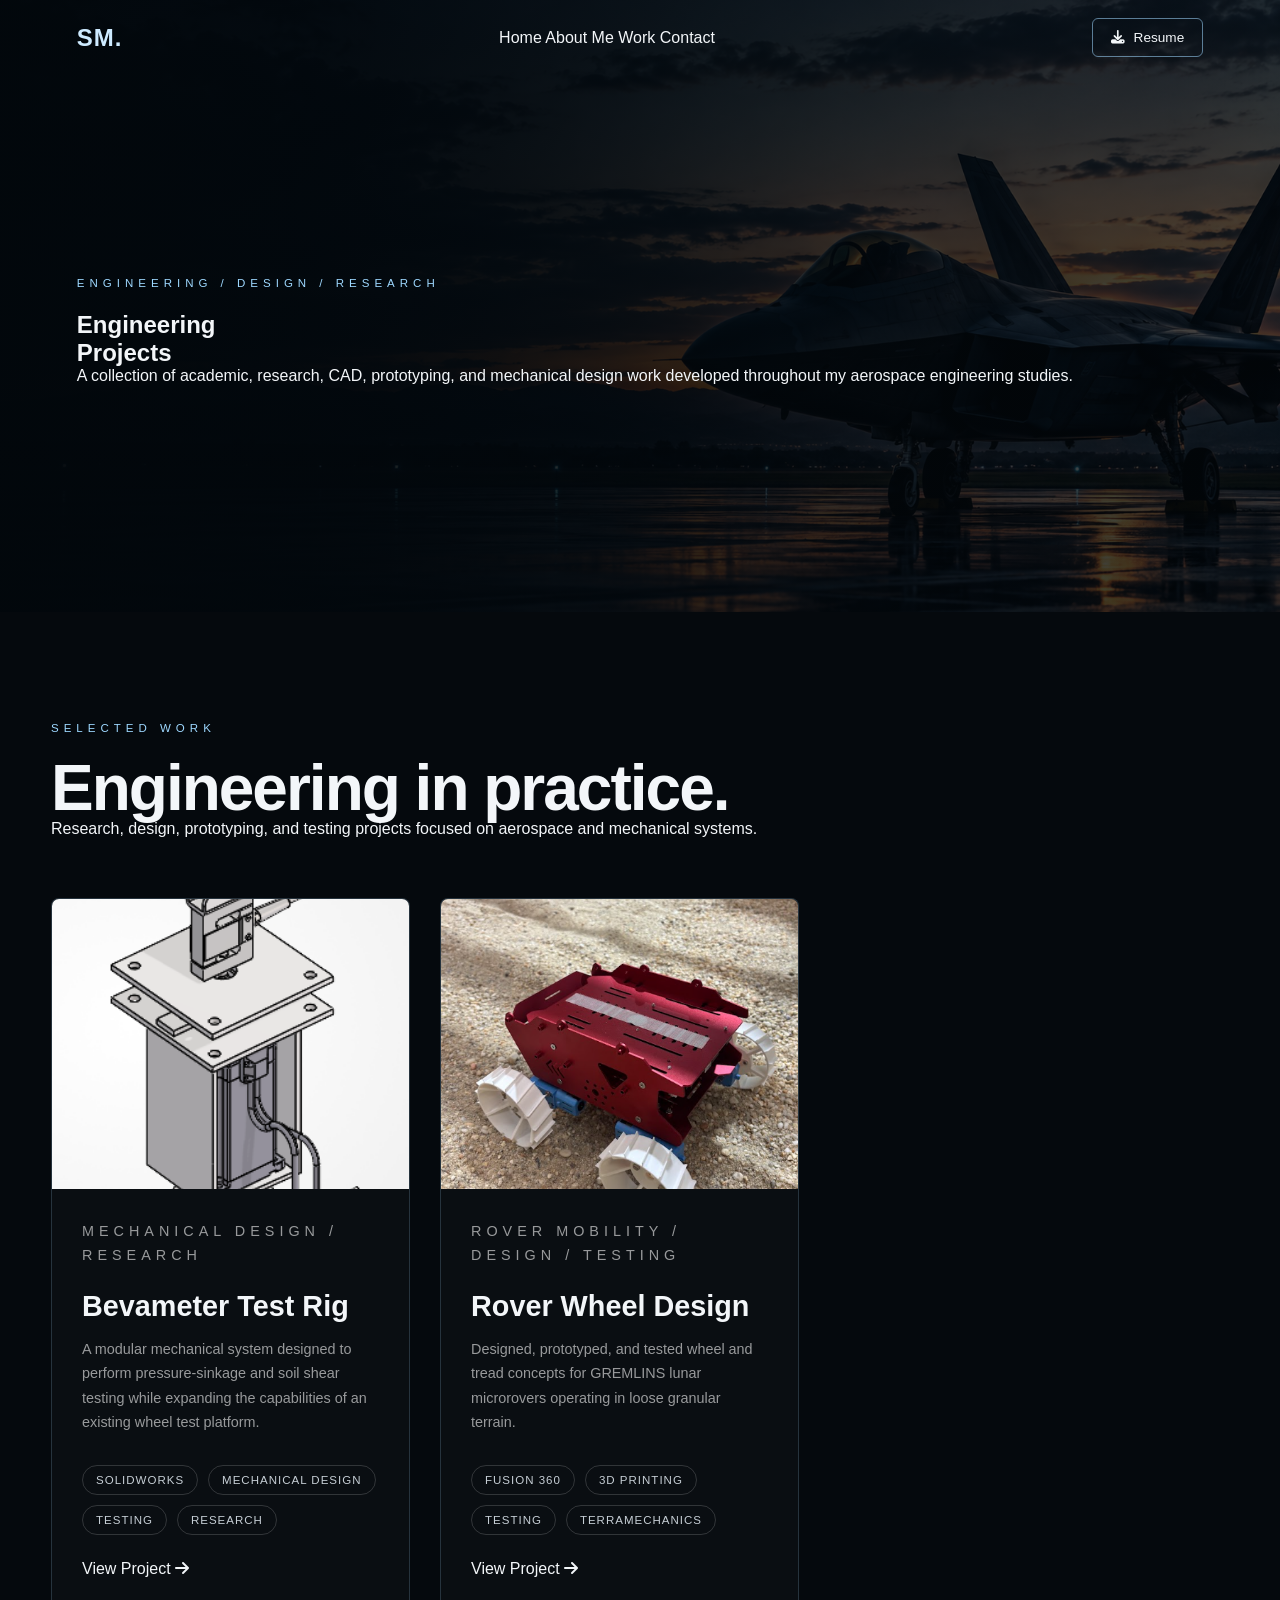
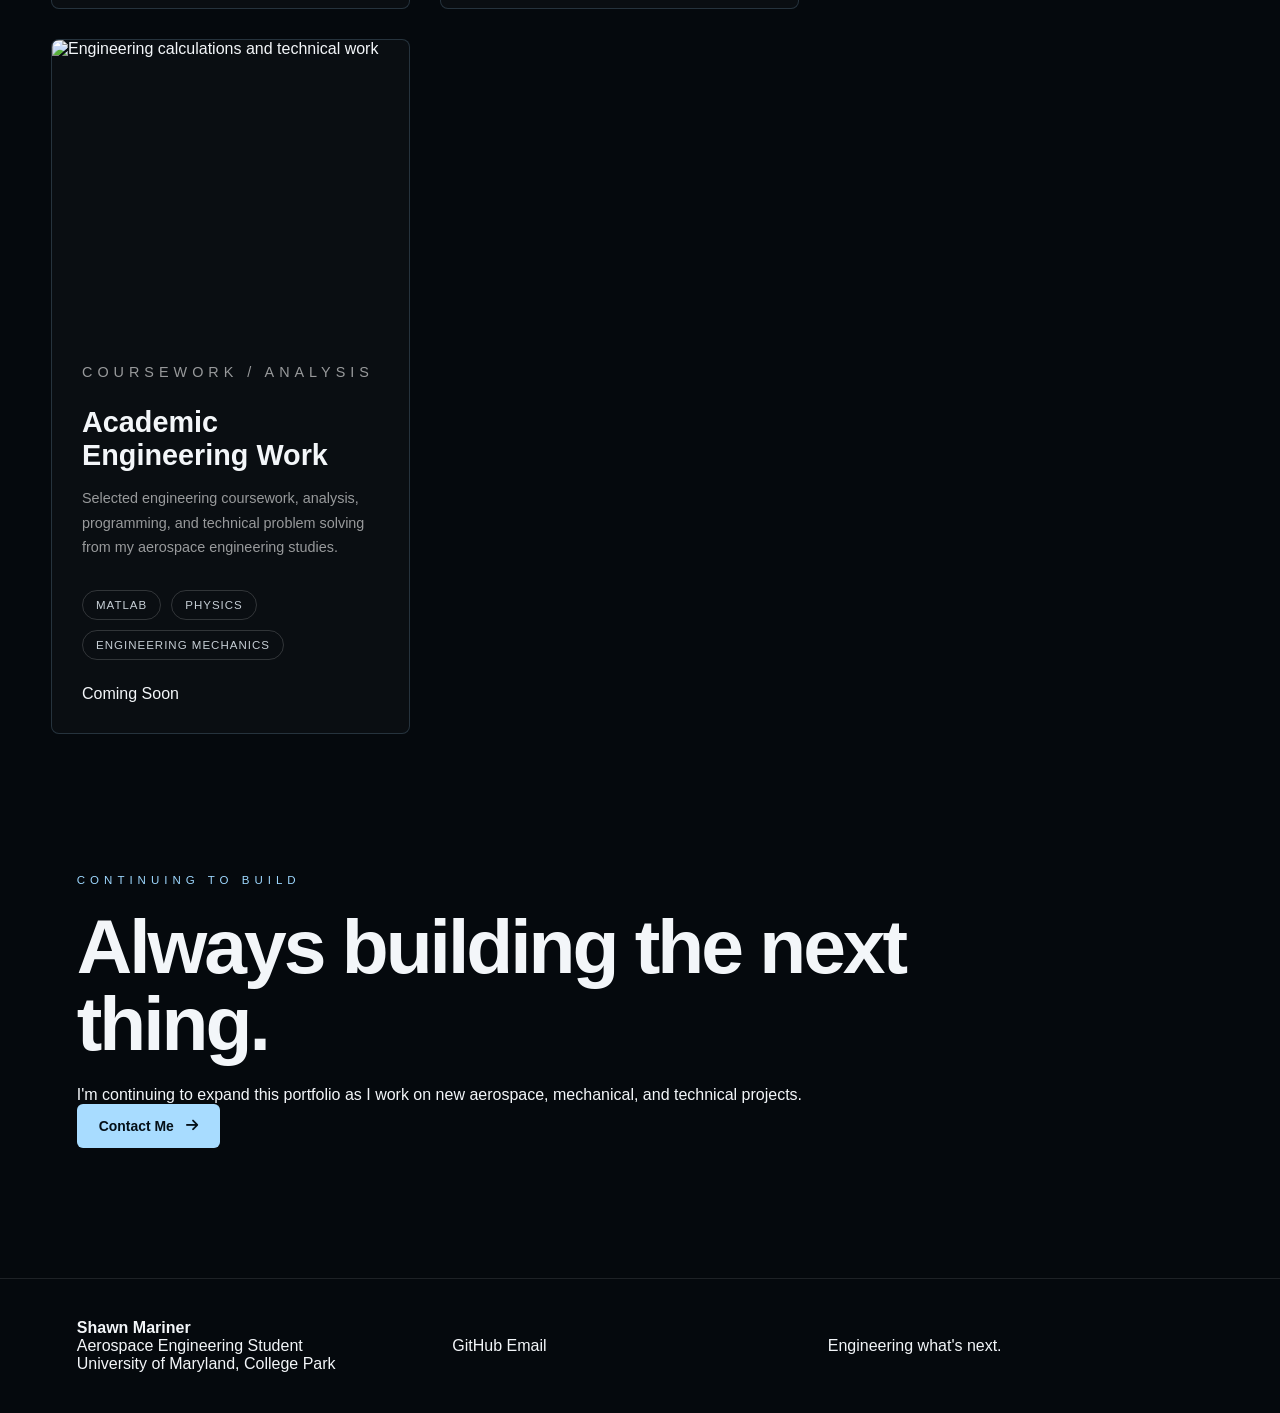
==== commit f99ee630: "Update projects.html" ====
--- a/projects.html
+++ b/projects.html
@@ -8,293 +8,320 @@
 
     <link rel="stylesheet" href="style.css">
 
-    <link
-        rel="stylesheet"
-        href="https://cdnjs.cloudflare.com/ajax/libs/font-awesome/6.5.2/css/all.min.css"
-    >
+    <link rel="stylesheet"
+          href="https://cdnjs.cloudflare.com/ajax/libs/font-awesome/6.5.0/css/all.min.css">
 </head>
 
 <body>
 
-    <header class="navbar scrolled">
-
-        <a href="index.html" class="logo">SM</a>
-
-        <nav class="nav-links">
-            <a href="index.html">Home</a>
-            <a href="index.html#about">About Me</a>
-            <a href="projects.html" class="active">Work</a>
-            <a href="index.html#contact">Contact</a>
-        </nav>
-
-        <a href="#" class="resume-button">
-            <i class="fa-solid fa-download"></i>
-            Resume
+<!-- ================= NAVBAR ================= -->
+
+<header class="navbar">
+
+    <a href="index.html" class="logo">
+        SM<span>.</span>
+    </a>
+
+    <nav>
+        <a href="index.html">Home</a>
+        <a href="index.html#about">About Me</a>
+        <a href="projects.html" class="active">Work</a>
+        <a href="index.html#contact">Contact</a>
+    </nav>
+
+    <a href="Shawn_Mariner_Resume_2026.pdf"
+       class="resume-button"
+       target="_blank">
+        <i class="fa-solid fa-download"></i>
+        Resume
+    </a>
+
+</header>
+
+
+<!-- ================= HERO ================= -->
+
+<section class="projects-page-hero">
+
+    <div class="reveal">
+
+        <p class="eyebrow">
+            ENGINEERING / DESIGN / RESEARCH
+        </p>
+
+        <h1>Engineering<br>Projects</h1>
+
+        <p>
+            A collection of academic, research, CAD, prototyping,
+            and mechanical design work developed throughout my
+            aerospace engineering studies.
+        </p>
+
+    </div>
+
+</section>
+
+
+<!-- ================= PROJECTS ================= -->
+
+<section class="projects-page-content">
+
+    <div class="projects-page-section">
+
+        <div class="section-heading reveal">
+
+            <p class="eyebrow">SELECTED WORK</p>
+
+            <h2>Engineering in practice.</h2>
+
+            <p>
+                Research, design, prototyping, and testing projects
+                focused on aerospace and mechanical systems.
+            </p>
+
+        </div>
+
+
+        <div class="projects-page-grid">
+
+
+            <!-- ================= BEVAMETER ================= -->
+
+            <a href="bevameter.html"
+               class="project-page-card reveal">
+
+                <div class="project-page-image">
+
+                    <img
+                        src="42a54080-1a52-4621-a445-3c2a901e2fcb.png"
+                        alt="SOLIDWORKS assembly of Bevameter test rig">
+
+                </div>
+
+
+                <div class="project-page-card-content">
+
+                    <p class="eyebrow">
+                        MECHANICAL DESIGN / RESEARCH
+                    </p>
+
+                    <h3>Bevameter Test Rig</h3>
+
+                    <p>
+                        A modular mechanical system designed to perform
+                        pressure-sinkage and soil shear testing while
+                        expanding the capabilities of an existing wheel
+                        test platform.
+                    </p>
+
+
+                    <div class="project-tags">
+
+                        <span>SOLIDWORKS</span>
+                        <span>Mechanical Design</span>
+                        <span>Testing</span>
+                        <span>Research</span>
+
+                    </div>
+
+
+                    <div class="project-card-link">
+
+                        View Project
+
+                        <i class="fa-solid fa-arrow-right"></i>
+
+                    </div>
+
+                </div>
+
+            </a>
+
+
+
+            <!-- ================= ROVER WHEEL ================= -->
+
+            <a href="rover-wheel.html"
+               class="project-page-card reveal">
+
+                <div class="project-page-image">
+
+                    <img
+                        src="5c97f1b4-a732-4805-8f6d-0eb6abeb4d59.png"
+                        alt="GREMLINS microrover testing prototype wheels">
+
+                </div>
+
+
+                <div class="project-page-card-content">
+
+                    <p class="eyebrow">
+                        ROVER MOBILITY / DESIGN / TESTING
+                    </p>
+
+                    <h3>Rover Wheel Design</h3>
+
+                    <p>
+                        Designed, prototyped, and tested wheel and tread
+                        concepts for GREMLINS lunar microrovers operating
+                        in loose granular terrain.
+                    </p>
+
+
+                    <div class="project-tags">
+
+                        <span>Fusion 360</span>
+                        <span>3D Printing</span>
+                        <span>Testing</span>
+                        <span>Terramechanics</span>
+
+                    </div>
+
+
+                    <div class="project-card-link">
+
+                        View Project
+
+                        <i class="fa-solid fa-arrow-right"></i>
+
+                    </div>
+
+                </div>
+
+            </a>
+
+
+
+            <!-- ================= ACADEMIC WORK ================= -->
+
+            <a href="#"
+               class="project-page-card reveal">
+
+                <div class="project-page-image">
+
+                    <img
+                        src="https://images.unsplash.com/photo-1635070041078-e363dbe005cb?auto=format&fit=crop&w=1200&q=80"
+                        alt="Engineering calculations and technical work">
+
+                </div>
+
+
+                <div class="project-page-card-content">
+
+                    <p class="eyebrow">
+                        COURSEWORK / ANALYSIS
+                    </p>
+
+                    <h3>Academic Engineering Work</h3>
+
+                    <p>
+                        Selected engineering coursework, analysis,
+                        programming, and technical problem solving from
+                        my aerospace engineering studies.
+                    </p>
+
+
+                    <div class="project-tags">
+
+                        <span>MATLAB</span>
+                        <span>Physics</span>
+                        <span>Engineering Mechanics</span>
+
+                    </div>
+
+
+                    <div class="project-card-link">
+
+                        Coming Soon
+
+                    </div>
+
+                </div>
+
+            </a>
+
+
+        </div>
+
+    </div>
+
+</section>
+
+
+<!-- ================= CTA ================= -->
+
+<section class="projects-cta">
+
+    <div class="reveal">
+
+        <p class="eyebrow">
+            CONTINUING TO BUILD
+        </p>
+
+        <h2>
+            Always building the next thing.
+        </h2>
+
+        <p>
+            I'm continuing to expand this portfolio as I work on
+            new aerospace, mechanical, and technical projects.
+        </p>
+
+        <a href="index.html#contact"
+           class="button primary-button">
+
+            Contact Me
+
+            <i class="fa-solid fa-arrow-right"></i>
+
         </a>
 
-        <button class="menu-button">
-            <i class="fa-solid fa-bars"></i>
-        </button>
-
-    </header>
-
-
-    <main>
-
-        <!-- PROJECTS HERO -->
-
-        <section class="projects-page-hero">
-
-            <div class="projects-page-overlay"></div>
-            <div class="hero-grid"></div>
-
-            <div class="projects-page-content">
-
-                <p class="eyebrow">
-                    ENGINEERING / DESIGN / RESEARCH
-                </p>
-
-                <h1>
-                    Engineering
-                    <span>Projects</span>
-                </h1>
-
-                <p>
-                    A collection of academic, research, CAD, and mechanical
-                    design work focused on solving practical engineering
-                    problems and developing real-world technical skills.
-                </p>
-
-            </div>
-
-        </section>
-
-
-        <!-- PROJECT GRID -->
-
-        <section class="projects-page-section">
-
-            <div class="section-heading reveal">
-
-                <p class="section-number">SELECTED WORK</p>
-
-                <h2>
-                    Projects I've
-                    <span>worked on.</span>
-                </h2>
-
-            </div>
-
-
-            <div class="projects-page-grid">
-
-                <!-- BEVAMETER -->
-
-                <a href="bevameter.html" class="project-page-card reveal">
-
-                    <div class="project-page-image">
-
-                        <img
-                            src="https://images.unsplash.com/photo-1581092160562-40aa08e78837?auto=format&fit=crop&w=1400&q=85"
-                            alt="Mechanical engineering test rig"
-                        >
-
-                    </div>
-
-                    <div class="project-page-card-content">
-
-                        <p class="card-label">
-                            MECHANICAL DESIGN / RESEARCH
-                        </p>
-
-                        <h3>
-                            Bevameter Test Rig
-                        </h3>
-
-                        <p>
-                            A modular mechanical system designed to perform
-                            pressure-sinkage and soil shear testing while
-                            expanding the capabilities of an existing wheel
-                            test platform.
-                        </p>
-
-                        <div class="project-tags">
-                            <span>SolidWorks</span>
-                            <span>Mechanical Design</span>
-                            <span>Testing</span>
-                            <span>Research</span>
-                        </div>
-
-                        <div class="project-link">
-                            View Project
-                            <i class="fa-solid fa-arrow-right"></i>
-                        </div>
-
-                    </div>
-
-                </a>
-
-
-                <!-- CAD / SOLIDWORKS -->
-
-               <a href="rover-wheel.html" class="project-page-card reveal">
-
-    <div class="project-page-image">
-        <!-- keep your existing image code here for now -->
-    </div>
-
-    <div class="project-page-content">
-
-        <h3>Rover Wheel Design</h3>
+    </div>
+
+</section>
+
+
+<!-- ================= FOOTER ================= -->
+
+<footer>
+
+    <div>
+
+        <strong>Shawn Mariner</strong>
 
         <p>
-            Designed, prototyped, and tested wheel and tread concepts for
-            GREMLINS lunar microrovers operating in loose granular terrain.
-        </p>
-
-        <div class="project-tags">
-            <span>Fusion 360</span>
-            <span>3D Printing</span>
-            <span>Testing</span>
-            <span>Terramechanics</span>
-        </div>
-
-    </div>
-
-</a>
-
-                        <div class="project-link">
-                            View Project
-                            <i class="fa-solid fa-arrow-right"></i>
-                        </div>
-
-                    </div>
-
-                </a>
-
-
-                <!-- ACADEMIC -->
-
-                <a href="#" class="project-page-card reveal">
-
-                    <div class="project-page-image">
-
-                        <img
-                            src="https://images.unsplash.com/photo-1532094349884-543bc11b234d?auto=format&fit=crop&w=1400&q=85"
-                            alt="Academic engineering project"
-                        >
-
-                    </div>
-
-                    <div class="project-page-card-content">
-
-                        <p class="card-label">
-                            COURSEWORK / ANALYSIS
-                        </p>
-
-                        <h3>
-                            Academic Engineering Work
-                        </h3>
-
-                        <p>
-                            Selected engineering coursework involving statics,
-                            mechanics, physics, numerical analysis, and
-                            aerospace-related problem solving.
-                        </p>
-
-                        <div class="project-tags">
-                            <span>Engineering Mechanics</span>
-                            <span>Physics</span>
-                            <span>Analysis</span>
-                        </div>
-
-                        <div class="project-link">
-                            View Project
-                            <i class="fa-solid fa-arrow-right"></i>
-                        </div>
-
-                    </div>
-
-                </a>
-
-            </div>
-
-        </section>
-
-
-        <!-- CTA -->
-
-        <section class="projects-cta reveal">
-
-            <p class="section-number">
-                MORE TO COME
-            </p>
-
-            <h2>
-                Always building the
-                <span>next thing.</span>
-            </h2>
-
-            <p>
-                This portfolio will continue to grow with new engineering,
-                research, CAD, and aerospace projects.
-            </p>
-
-            <a href="index.html#contact" class="button primary-button">
-                Contact Me
-                <i class="fa-solid fa-arrow-right"></i>
-            </a>
-
-        </section>
-
-    </main>
-
-
-    <footer>
-
-        <div class="footer-name">
-
-            <strong>Shawn Mariner</strong>
-
-            <span>Aerospace Engineering Student</span>
-
-            <span>University of Maryland</span>
-
-        </div>
-
-
-        <div class="social-links">
-
-            <a href="#" aria-label="LinkedIn">
-                <i class="fa-brands fa-linkedin"></i>
-            </a>
-
-            <a
-                href="https://github.com/ShawnMariner"
-                target="_blank"
-                aria-label="GitHub"
-            >
-                <i class="fa-brands fa-github"></i>
-            </a>
-
-            <a
-                href="mailto:smarine1@terpmail.umd.edu"
-                aria-label="Email"
-            >
-                <i class="fa-solid fa-envelope"></i>
-            </a>
-
-        </div>
-
-
-        <p class="footer-quote">
-            Engineering what's next.
-        </p>
-
-    </footer>
-
-
-    <script src="script.js"></script>
+            Aerospace Engineering Student
+        </p>
+
+        <p>
+            University of Maryland, College Park
+        </p>
+
+    </div>
+
+
+    <div class="footer-links">
+
+        <a href="https://github.com/ShawnMariner"
+           target="_blank">
+            GitHub
+        </a>
+
+        <a href="mailto:smarine1@terpmail.umd.edu">
+            Email
+        </a>
+
+    </div>
+
+
+    <p class="footer-tagline">
+        Engineering what's next.
+    </p>
+
+</footer>
+
+
+<script src="script.js"></script>
 
 </body>
 </html>
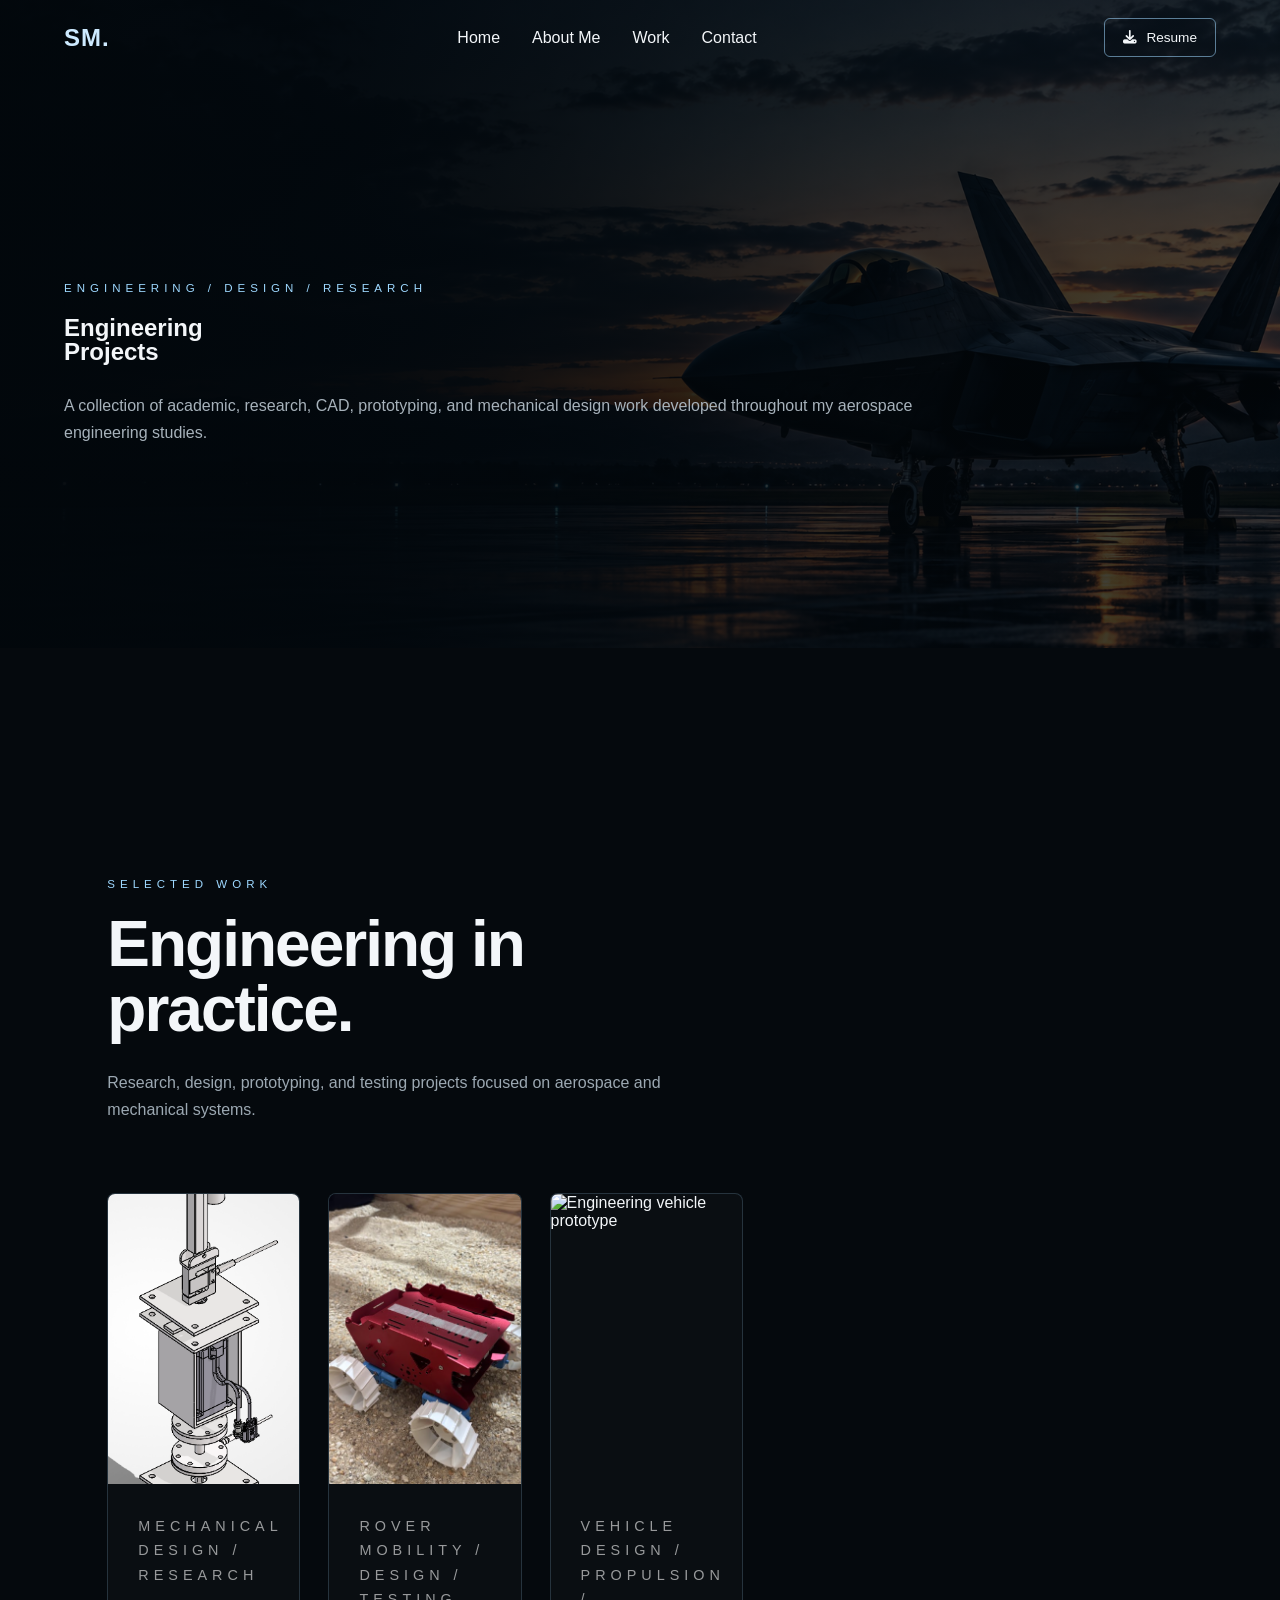
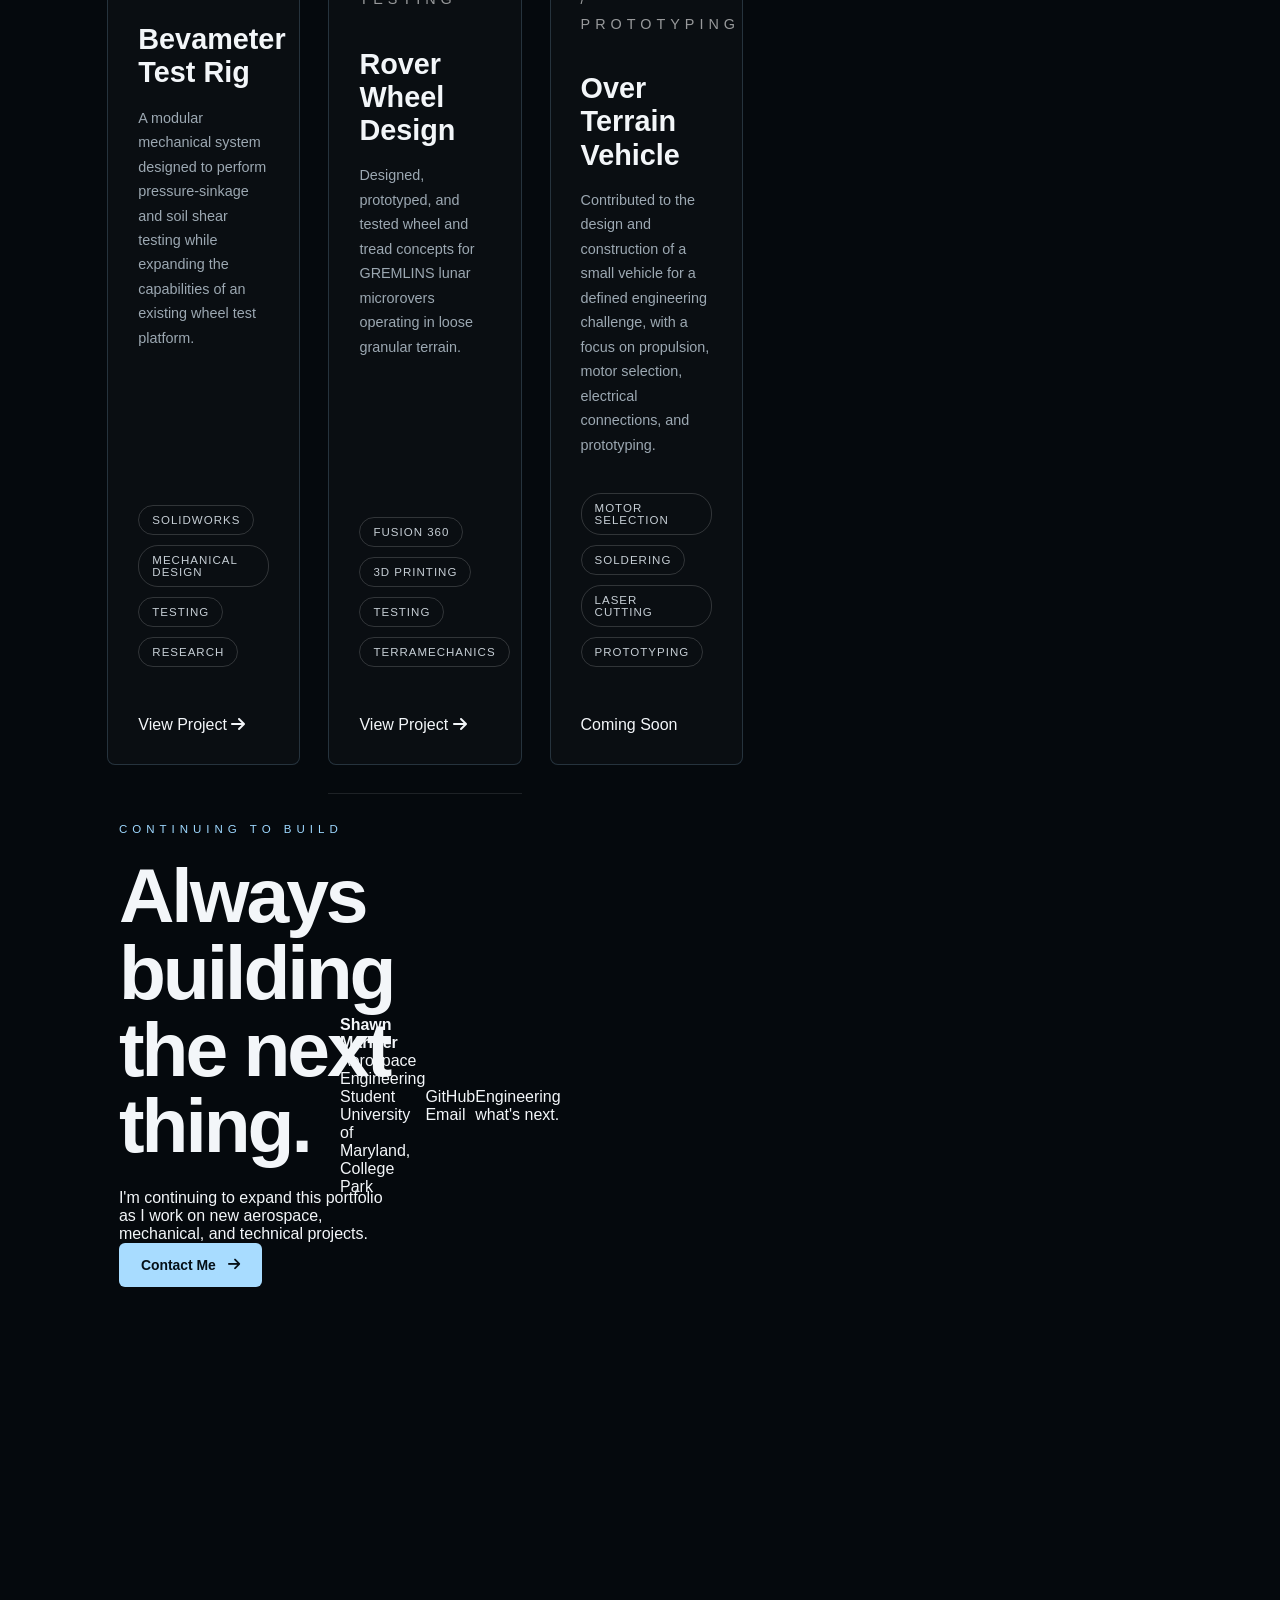
==== commit 94c7939d: "Update projects.html" ====
--- a/projects.html
+++ b/projects.html
@@ -192,62 +192,52 @@
 
 
 
-            <!-- ================= ACADEMIC WORK ================= -->
-
-            <a href="#"
-               class="project-page-card reveal">
-
-                <div class="project-page-image">
-
-                    <img
-                        src="https://images.unsplash.com/photo-1635070041078-e363dbe005cb?auto=format&fit=crop&w=1200&q=80"
-                        alt="Engineering calculations and technical work">
-
-                </div>
-
-
-                <div class="project-page-card-content">
-
-                    <p class="eyebrow">
-                        COURSEWORK / ANALYSIS
-                    </p>
-
-                    <h3>Academic Engineering Work</h3>
-
-                    <p>
-                        Selected engineering coursework, analysis,
-                        programming, and technical problem solving from
-                        my aerospace engineering studies.
-                    </p>
-
-
-                    <div class="project-tags">
-
-                        <span>MATLAB</span>
-                        <span>Physics</span>
-                        <span>Engineering Mechanics</span>
-
-                    </div>
-
-
-                    <div class="project-card-link">
-
-                        Coming Soon
-
-                    </div>
-
-                </div>
-
-            </a>
-
+           <!-- ================= OVER TERRAIN VEHICLE ================= -->
+
+<a href="#"
+   class="project-page-card reveal">
+
+    <div class="project-page-image">
+
+        <img
+            src="https://images.unsplash.com/photo-1581092335397-9583eb92d232?auto=format&fit=crop&w=1200&q=80"
+            alt="Engineering vehicle prototype">
+
+    </div>
+
+
+    <div class="project-page-card-content">
+
+        <p class="eyebrow">
+            VEHICLE DESIGN / PROPULSION / PROTOTYPING
+        </p>
+
+        <h3>Over Terrain Vehicle</h3>
+
+        <p>
+            Contributed to the design and construction of a small vehicle
+            for a defined engineering challenge, with a focus on propulsion,
+            motor selection, electrical connections, and prototyping.
+        </p>
+
+
+        <div class="project-tags">
+
+            <span>Motor Selection</span>
+            <span>Soldering</span>
+            <span>Laser Cutting</span>
+            <span>Prototyping</span>
 
         </div>
 
-    </div>
-
-</section>
-
-
+
+        <div class="project-card-link">
+            Coming Soon
+        </div>
+
+    </div>
+
+</a>
 <!-- ================= CTA ================= -->
 
 <section class="projects-cta">
--- a/style.css
+++ b/style.css
@@ -2136,3 +2136,188 @@
         grid-template-columns: 1fr;
     }
 }
+/* =====================================================
+   PROJECTS PAGE LAYOUT FIXES
+===================================================== */
+
+
+/* NAVBAR SPACING */
+
+.navbar {
+    padding: 18px 5%;
+    display: flex;
+    align-items: center;
+    justify-content: space-between;
+}
+
+.navbar nav {
+    display: flex;
+    align-items: center;
+    gap: 32px;
+}
+
+.navbar nav a {
+    white-space: nowrap;
+}
+
+
+/* PROJECTS HERO */
+
+.projects-page-hero {
+    min-height: 72vh;
+    padding: 170px 5% 90px;
+    display: flex;
+    align-items: center;
+}
+
+.projects-page-hero > div {
+    max-width: 950px;
+}
+
+.projects-page-hero h1 {
+    margin-top: 18px;
+    margin-bottom: 28px;
+    line-height: 1;
+}
+
+.projects-page-hero p:last-child {
+    max-width: 850px;
+    line-height: 1.7;
+    color: #a7b2bb;
+}
+
+
+/* PROJECTS CONTENT */
+
+.projects-page-content {
+    padding: 120px 5%;
+}
+
+.projects-page-section {
+    max-width: 1400px;
+    margin: 0 auto;
+}
+
+
+/* SECTION HEADING FIX */
+
+.section-heading {
+    margin-bottom: 70px;
+}
+
+.section-heading h2 {
+    margin-top: 10px;
+    margin-bottom: 26px;
+    line-height: 1.02;
+}
+
+.section-heading > p:last-child {
+    margin-top: 0;
+    line-height: 1.7;
+    max-width: 760px;
+    color: #9ca8b2;
+}
+
+
+/* PROJECT GRID */
+
+.projects-page-grid {
+    display: grid;
+    grid-template-columns: repeat(3, minmax(0, 1fr));
+    gap: 28px;
+    align-items: stretch;
+}
+
+
+/* CARD CONSISTENCY */
+
+.project-page-card {
+    display: flex;
+    flex-direction: column;
+    height: 100%;
+}
+
+.project-page-image {
+    width: 100%;
+    aspect-ratio: 4 / 3;
+    overflow: hidden;
+}
+
+.project-page-image img {
+    width: 100%;
+    height: 100%;
+    object-fit: cover;
+    display: block;
+}
+
+.project-page-card-content {
+    padding: 30px;
+    display: flex;
+    flex-direction: column;
+    flex: 1;
+}
+
+.project-page-card-content h3 {
+    margin: 14px 0 16px;
+    line-height: 1.15;
+}
+
+.project-page-card-content > p:not(.eyebrow) {
+    line-height: 1.7;
+    color: #9ca8b2;
+    margin-bottom: 26px;
+}
+
+.project-page-card-content .project-tags {
+    margin-top: auto;
+    padding-top: 10px;
+}
+
+.project-card-link {
+    margin-top: 24px;
+}
+
+
+/* TABLET */
+
+@media (max-width: 1050px) {
+
+    .projects-page-grid {
+        grid-template-columns: repeat(2, minmax(0, 1fr));
+    }
+
+}
+
+
+/* MOBILE */
+
+@media (max-width: 700px) {
+
+    .navbar {
+        padding: 16px 5%;
+    }
+
+    .navbar nav {
+        gap: 14px;
+        font-size: 0.85rem;
+    }
+
+    .projects-page-hero {
+        min-height: auto;
+        padding-top: 140px;
+        padding-bottom: 70px;
+    }
+
+    .projects-page-content {
+        padding-top: 80px;
+    }
+
+    .section-heading {
+        margin-bottom: 45px;
+    }
+
+    .projects-page-grid {
+        grid-template-columns: 1fr;
+    }
+
+}
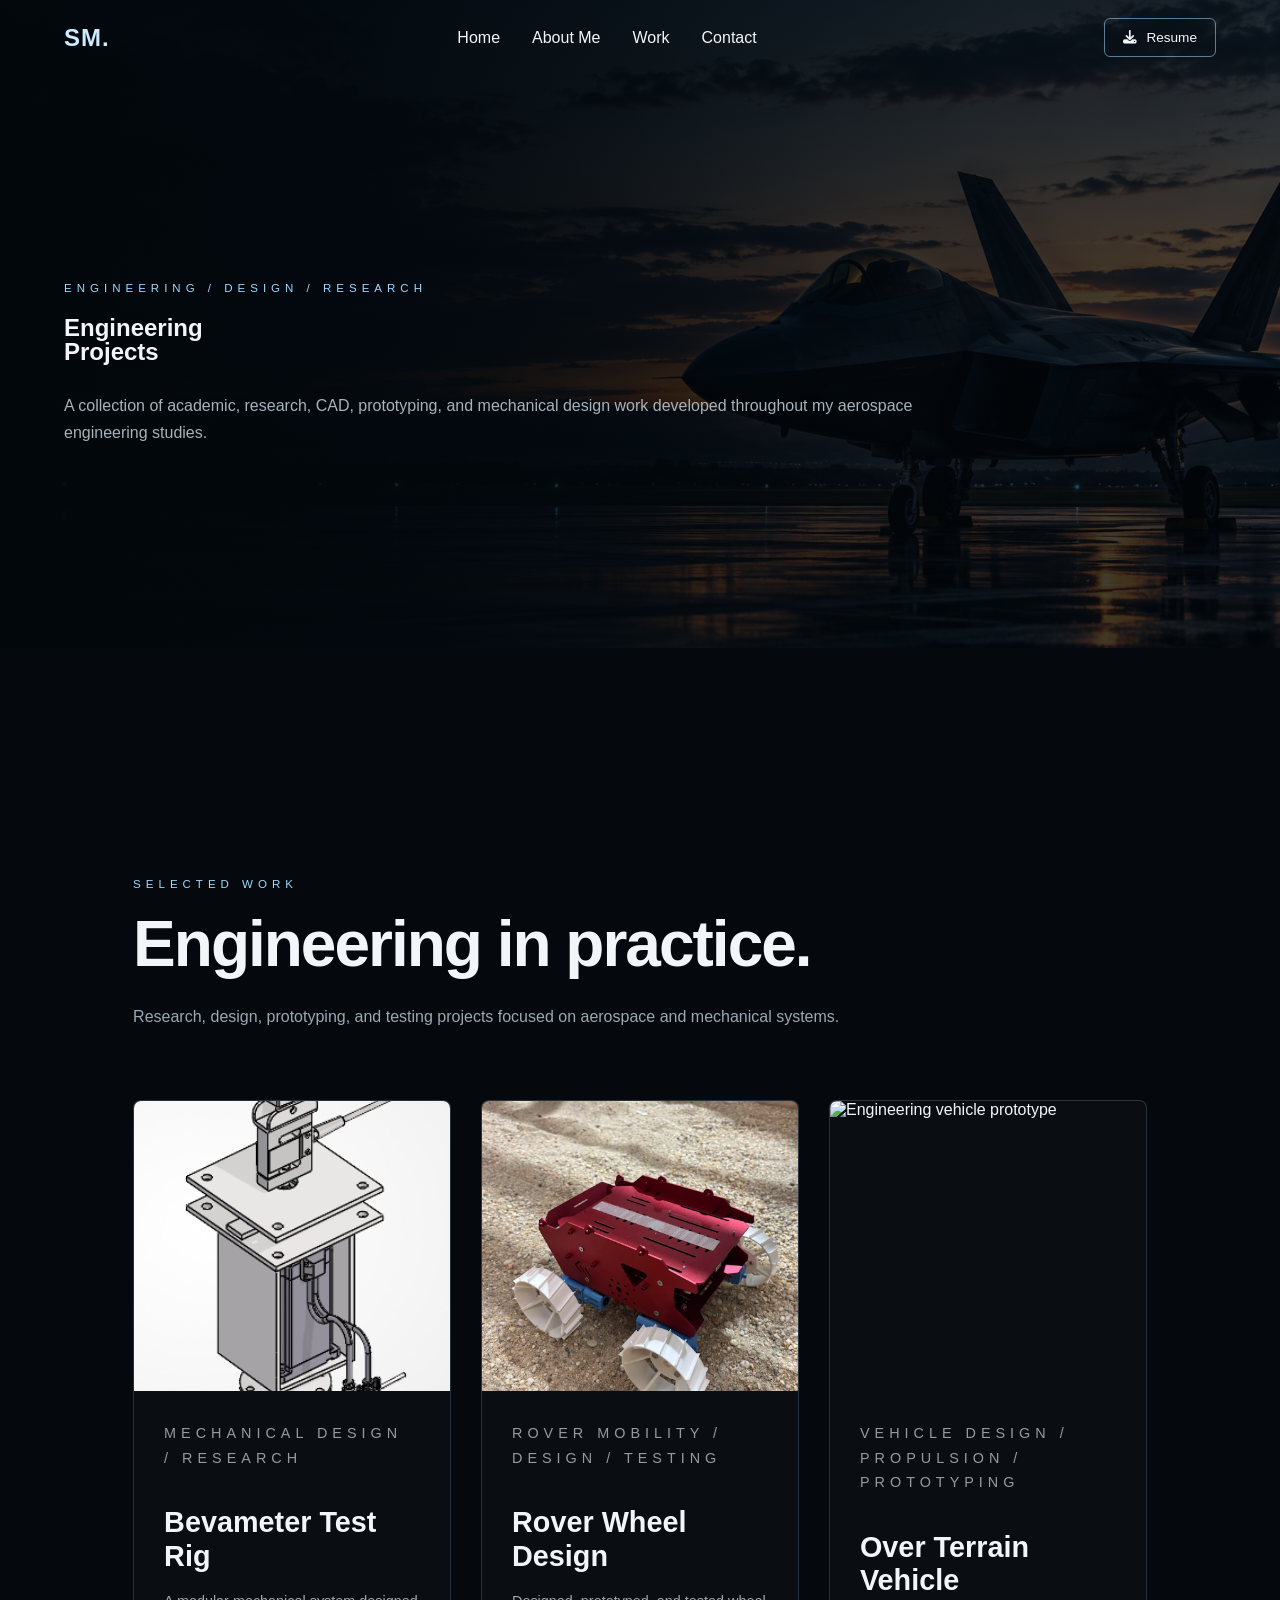
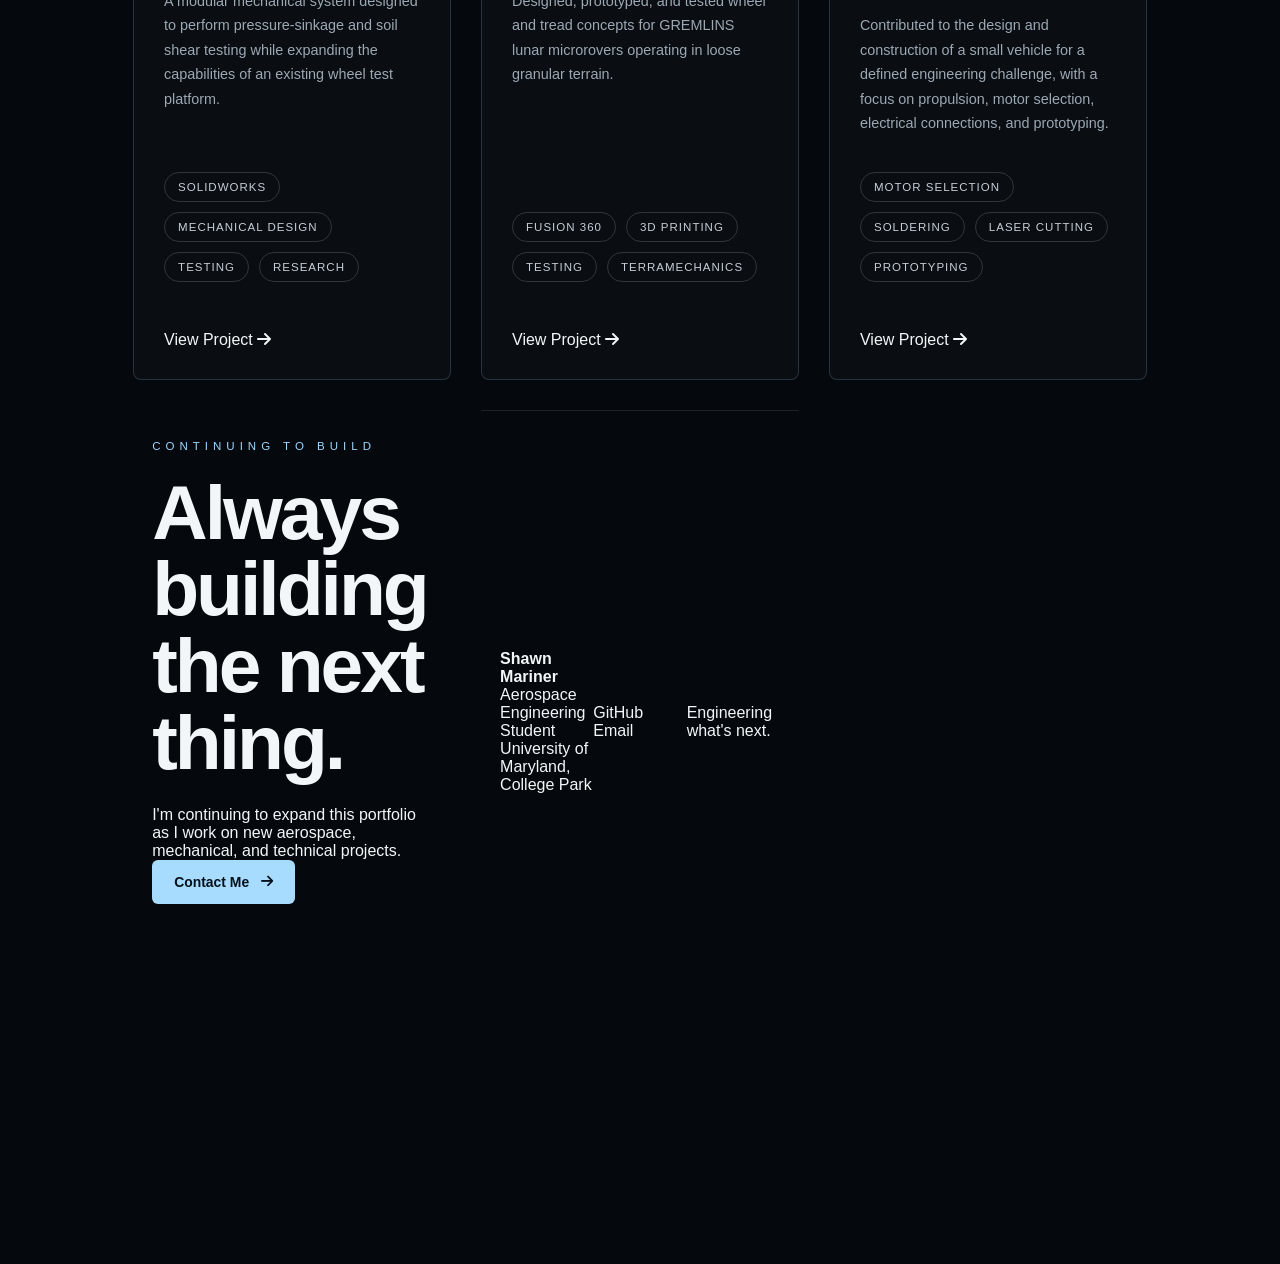
==== commit 42372719: "Update projects.html" ====
--- a/projects.html
+++ b/projects.html
@@ -194,7 +194,7 @@
 
            <!-- ================= OVER TERRAIN VEHICLE ================= -->
 
-<a href="#"
+<a href="over-terrain-vehicle.html"
    class="project-page-card reveal">
 
     <div class="project-page-image">
@@ -232,8 +232,9 @@
 
 
         <div class="project-card-link">
-            Coming Soon
-        </div>
+    View Project
+    <i class="fa-solid fa-arrow-right"></i>
+</div>
 
     </div>
 
--- a/style.css
+++ b/style.css
@@ -2321,3 +2321,382 @@
     }
 
 }
+/* =====================================================
+   FINAL PROJECT CARD WIDTH FIX
+===================================================== */
+
+.projects-page-content {
+    width: 100%;
+    max-width: none;
+    padding-left: 5%;
+    padding-right: 5%;
+}
+
+.projects-page-section {
+    width: 100%;
+    max-width: none;
+    margin: 0;
+}
+
+.projects-page-grid {
+    width: 100% !important;
+    max-width: none !important;
+
+    display: grid !important;
+    grid-template-columns: repeat(3, minmax(0, 1fr)) !important;
+
+    gap: 30px !important;
+}
+
+.project-page-card {
+    width: 100% !important;
+    max-width: none !important;
+    min-width: 0;
+}
+
+.project-page-card-content {
+    width: 100%;
+}
+
+
+/* TABLET */
+
+@media (max-width: 1050px) {
+
+    .projects-page-grid {
+        grid-template-columns: repeat(2, minmax(0, 1fr)) !important;
+    }
+
+}
+
+
+/* MOBILE */
+
+@media (max-width: 700px) {
+
+    .projects-page-grid {
+        grid-template-columns: 1fr !important;
+    }
+
+}
+/* =====================================================
+   OVER TERRAIN VEHICLE PROJECT PAGE
+===================================================== */
+
+.otv-hero {
+    min-height: 92vh;
+    padding: 150px 8% 80px;
+    display: grid;
+    grid-template-columns: 0.9fr 1fr;
+    gap: 70px;
+    align-items: center;
+    background:
+        radial-gradient(circle at 75% 45%, rgba(65, 85, 100, 0.18), transparent 38%),
+        #05090d;
+}
+
+.otv-hero h1 {
+    font-size: clamp(4rem, 8vw, 8rem);
+    line-height: 0.88;
+    letter-spacing: -4px;
+    margin: 15px 0 30px;
+}
+
+.otv-intro {
+    max-width: 650px;
+    font-size: 1.15rem;
+    line-height: 1.8;
+    color: #aeb8c1;
+}
+
+.otv-hero-image img {
+    width: 100%;
+    max-height: 720px;
+    object-fit: cover;
+    border: 1px solid rgba(255,255,255,0.09);
+}
+
+
+/* SECTIONS */
+
+.otv-section {
+    position: relative;
+    padding: 130px 10%;
+    display: grid;
+    grid-template-columns: 100px 1fr;
+    gap: 50px;
+    border-top: 1px solid rgba(255,255,255,0.07);
+}
+
+.otv-dark-section {
+    background: #080d12;
+}
+
+.otv-section-number {
+    color: #53606b;
+    font-size: 0.8rem;
+    letter-spacing: 2px;
+    padding-top: 7px;
+}
+
+.otv-section-content {
+    max-width: 950px;
+}
+
+.otv-section-content h2,
+.otv-cad-section h2,
+.otv-built-section h2,
+.otv-video-section h2,
+.otv-more h2 {
+    font-size: clamp(2.2rem, 4vw, 4.5rem);
+    line-height: 1.05;
+    letter-spacing: -2px;
+    margin: 10px 0 30px;
+}
+
+.otv-section-content > p,
+.otv-cad-text > p,
+.otv-built-heading > p,
+.otv-video-heading > p {
+    color: #9ca8b2;
+    line-height: 1.9;
+    font-size: 1.05rem;
+    max-width: 780px;
+    margin-bottom: 18px;
+}
+
+
+/* INFO GRID */
+
+.otv-info-grid {
+    display: grid;
+    grid-template-columns: repeat(4, 1fr);
+    gap: 1px;
+    background: rgba(255,255,255,0.08);
+    margin-top: 60px;
+    border: 1px solid rgba(255,255,255,0.08);
+}
+
+.otv-info-grid div {
+    padding: 25px;
+    background: #05090d;
+}
+
+.otv-info-grid span {
+    display: block;
+    color: #687681;
+    font-size: 0.65rem;
+    letter-spacing: 1.5px;
+    margin-bottom: 10px;
+}
+
+.otv-info-grid strong {
+    font-size: 0.95rem;
+}
+
+
+/* CONTRIBUTION CARDS */
+
+.otv-design-cards {
+    display: grid;
+    grid-template-columns: repeat(3, 1fr);
+    gap: 15px;
+    margin-top: 60px;
+}
+
+.otv-design-card {
+    padding: 35px 30px;
+    border: 1px solid rgba(255,255,255,0.09);
+    background: rgba(255,255,255,0.015);
+    transition: 0.3s ease;
+}
+
+.otv-design-card:hover {
+    transform: translateY(-6px);
+    border-color: rgba(255,255,255,0.2);
+}
+
+.otv-design-card i {
+    font-size: 1.3rem;
+    margin-bottom: 25px;
+    color: #a8b3bc;
+}
+
+.otv-design-card h3 {
+    margin-bottom: 12px;
+}
+
+.otv-design-card p {
+    color: #7f8c96;
+    line-height: 1.7;
+}
+
+
+/* TEAM CAD */
+
+.otv-cad-section {
+    padding: 130px 8%;
+    display: grid;
+    grid-template-columns: 0.7fr 1fr;
+    align-items: center;
+    gap: 80px;
+    background: #030608;
+    border-top: 1px solid rgba(255,255,255,0.07);
+}
+
+.otv-cad-image img {
+    width: 100%;
+    display: block;
+    object-fit: contain;
+    background: #fff;
+}
+
+.team-context-label {
+    display: inline-block;
+    margin-top: 25px;
+    padding: 10px 14px;
+    border: 1px solid rgba(255,255,255,0.12);
+    color: #82909b;
+    font-size: 0.7rem;
+    letter-spacing: 1.5px;
+}
+
+
+/* BUILT VEHICLE */
+
+.otv-built-section {
+    padding: 130px 8%;
+}
+
+.otv-built-heading {
+    max-width: 800px;
+    margin-bottom: 55px;
+}
+
+.otv-built-image {
+    max-width: 1000px;
+    margin: auto;
+}
+
+.otv-built-image img {
+    width: 100%;
+    display: block;
+    border: 1px solid rgba(255,255,255,0.09);
+}
+
+
+/* VIDEO */
+
+.otv-video-section {
+    padding: 130px 8%;
+    background: #080d12;
+    border-top: 1px solid rgba(255,255,255,0.07);
+}
+
+.otv-video-heading {
+    max-width: 800px;
+    margin-bottom: 50px;
+}
+
+.otv-video-container {
+    max-width: 1100px;
+    margin: auto;
+    background: #000;
+    border: 1px solid rgba(255,255,255,0.12);
+}
+
+.otv-video-container video {
+    display: block;
+    width: 100%;
+    max-height: 750px;
+    background: #000;
+}
+
+
+/* SKILLS */
+
+.otv-skills-grid {
+    display: grid;
+    grid-template-columns: repeat(3, 1fr);
+    margin-top: 60px;
+    border-top: 1px solid rgba(255,255,255,0.09);
+    border-left: 1px solid rgba(255,255,255,0.09);
+}
+
+.otv-skills-grid div {
+    padding: 30px;
+    border-right: 1px solid rgba(255,255,255,0.09);
+    border-bottom: 1px solid rgba(255,255,255,0.09);
+}
+
+.otv-skills-grid span {
+    display: block;
+    margin-bottom: 15px;
+    color: #596874;
+    font-size: 0.7rem;
+}
+
+.otv-skills-grid strong {
+    font-size: 1rem;
+}
+
+
+/* MORE WORK */
+
+.otv-more {
+    padding: 140px 10%;
+    text-align: center;
+    background: #030608;
+    border-top: 1px solid rgba(255,255,255,0.07);
+}
+
+
+/* RESPONSIVE */
+
+@media (max-width: 950px) {
+
+    .otv-hero,
+    .otv-cad-section {
+        grid-template-columns: 1fr;
+    }
+
+    .otv-section {
+        grid-template-columns: 1fr;
+        gap: 15px;
+    }
+
+    .otv-info-grid {
+        grid-template-columns: repeat(2, 1fr);
+    }
+
+    .otv-design-cards {
+        grid-template-columns: 1fr;
+    }
+
+    .otv-skills-grid {
+        grid-template-columns: repeat(2, 1fr);
+    }
+}
+
+
+@media (max-width: 600px) {
+
+    .otv-hero,
+    .otv-section,
+    .otv-cad-section,
+    .otv-built-section,
+    .otv-video-section,
+    .otv-more {
+        padding-left: 6%;
+        padding-right: 6%;
+    }
+
+    .otv-hero h1 {
+        letter-spacing: -2px;
+    }
+
+    .otv-info-grid,
+    .otv-skills-grid {
+        grid-template-columns: 1fr;
+    }
+}
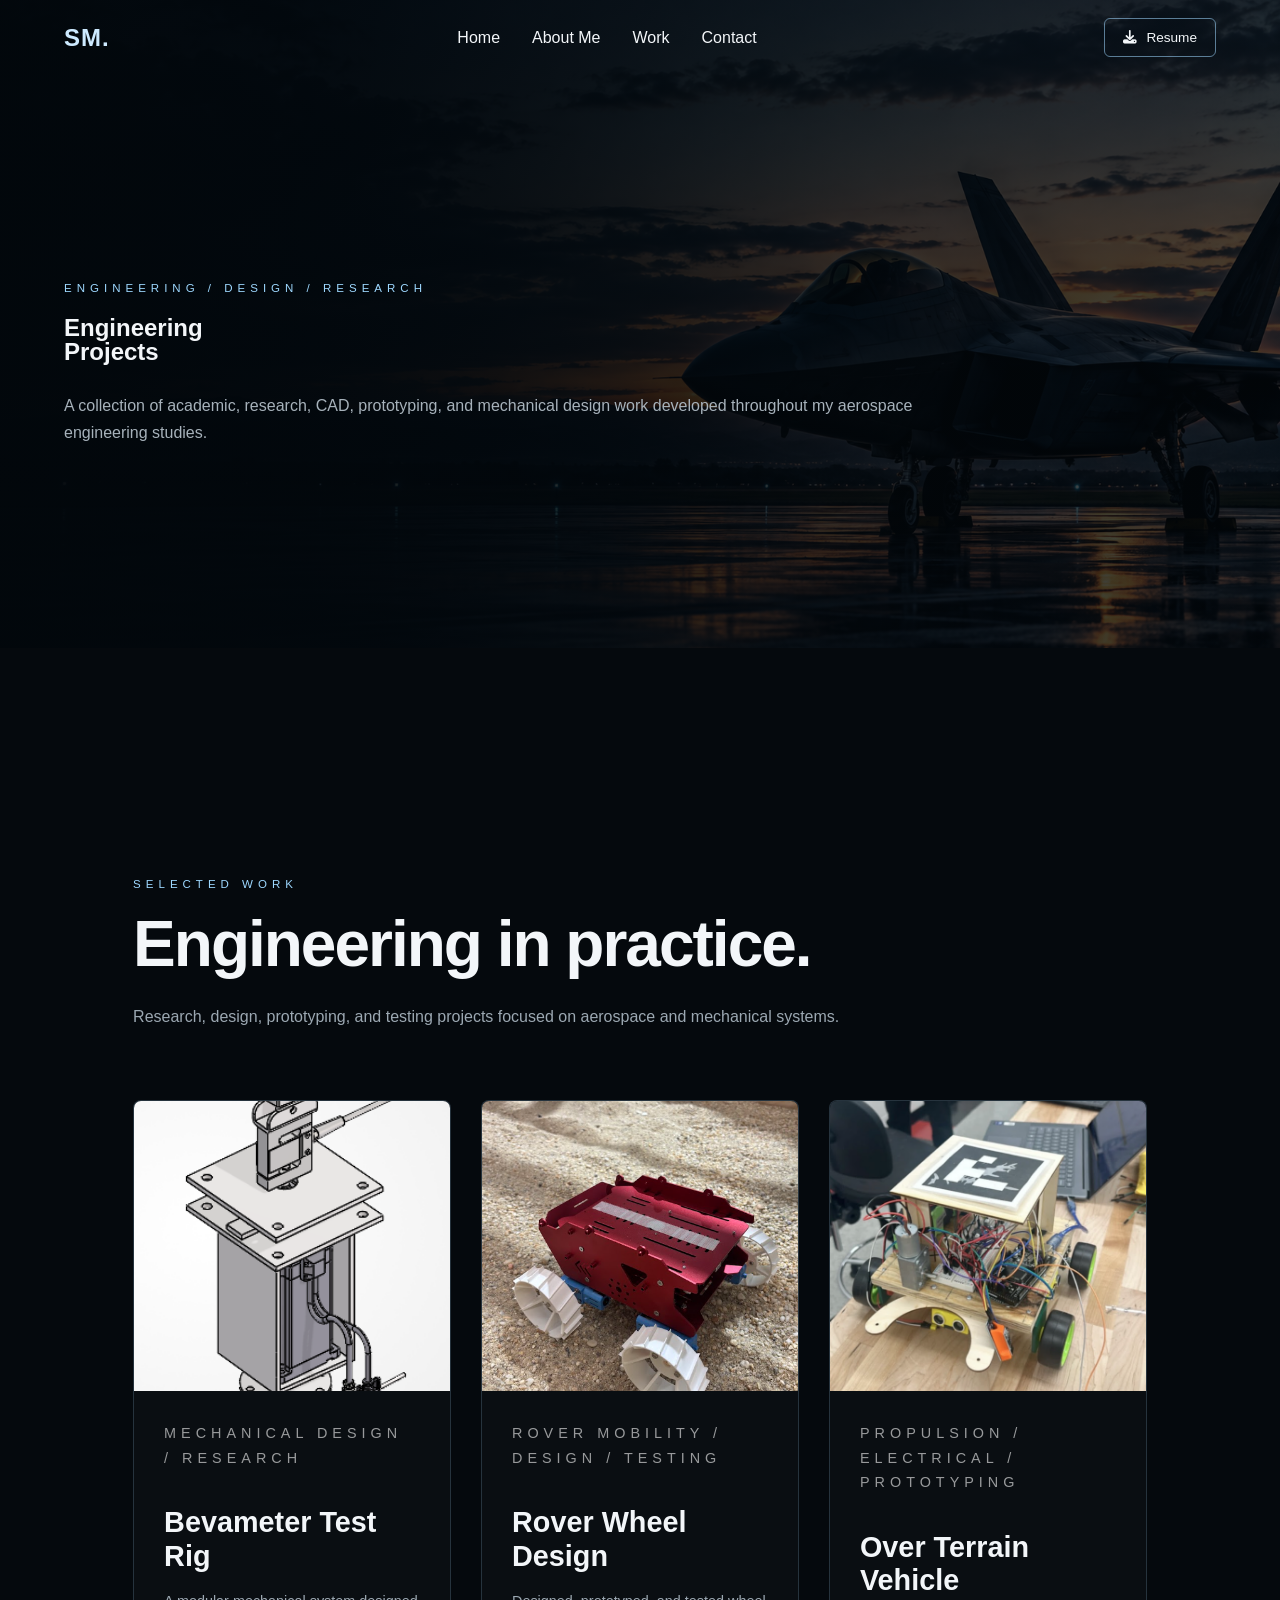
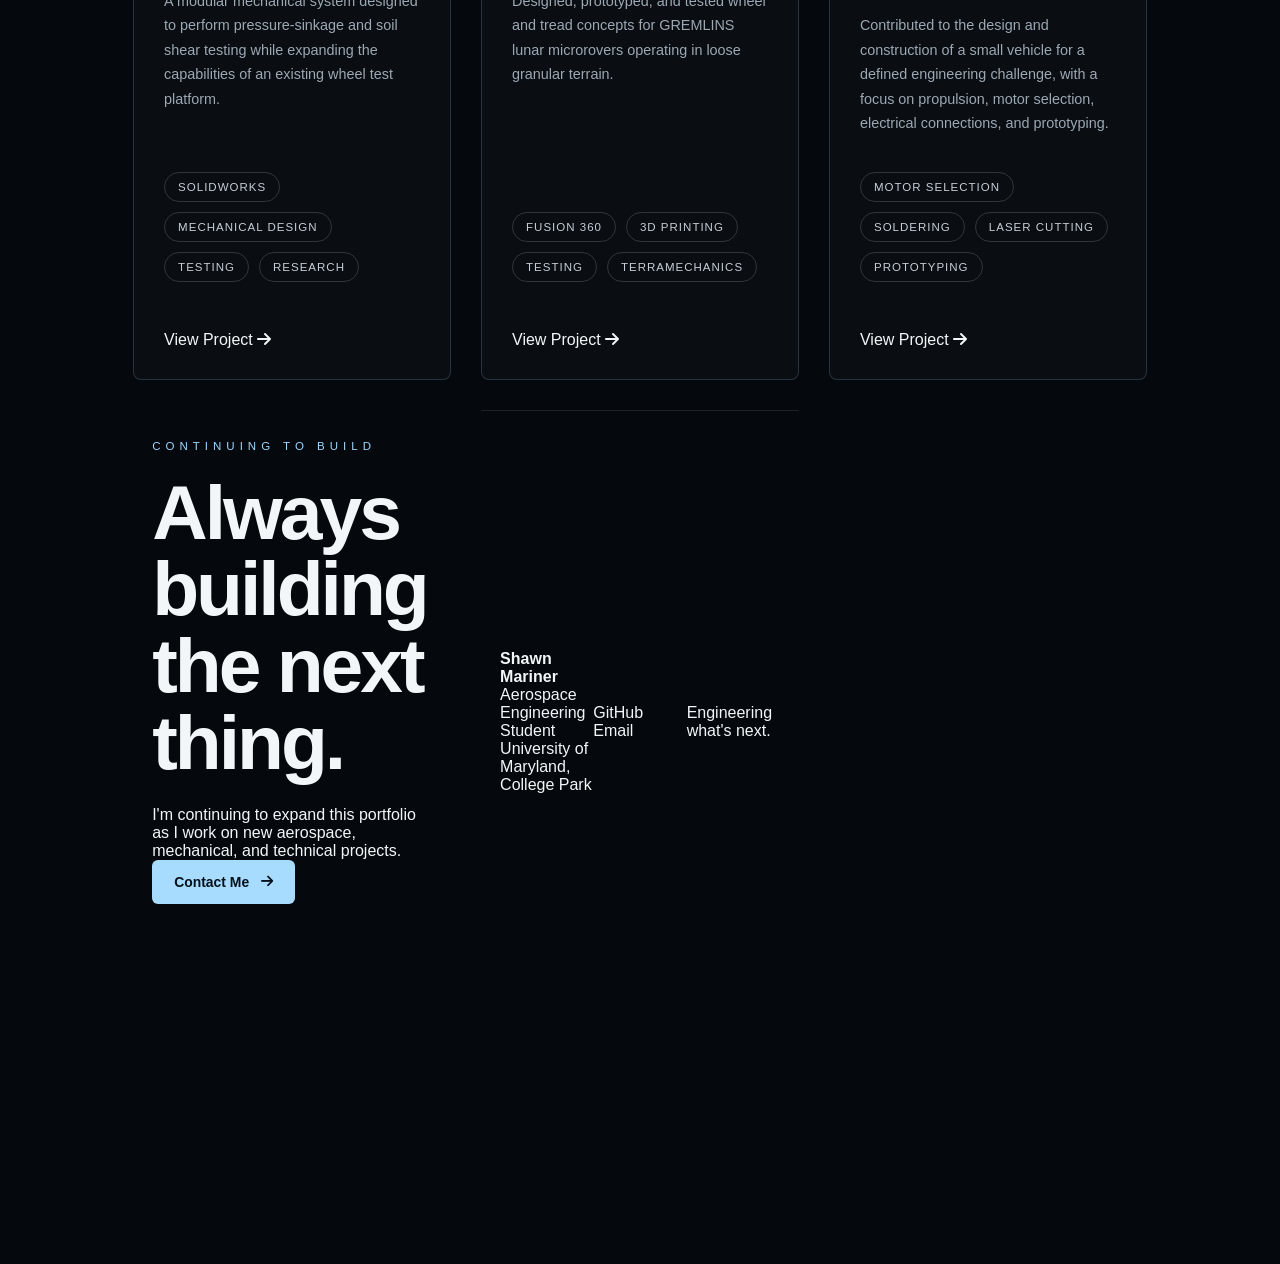
==== commit 2134541a: "Update projects.html" ====
--- a/projects.html
+++ b/projects.html
@@ -200,8 +200,8 @@
     <div class="project-page-image">
 
         <img
-            src="https://images.unsplash.com/photo-1581092335397-9583eb92d232?auto=format&fit=crop&w=1200&q=80"
-            alt="Engineering vehicle prototype">
+    src="bf822329-883f-47c8-8b30-da67b850ad04.png"
+    alt="Over Terrain Vehicle prototype">
 
     </div>
 
@@ -209,8 +209,8 @@
     <div class="project-page-card-content">
 
         <p class="eyebrow">
-            VEHICLE DESIGN / PROPULSION / PROTOTYPING
-        </p>
+    PROPULSION / ELECTRICAL / PROTOTYPING
+</p>
 
         <h3>Over Terrain Vehicle</h3>
 
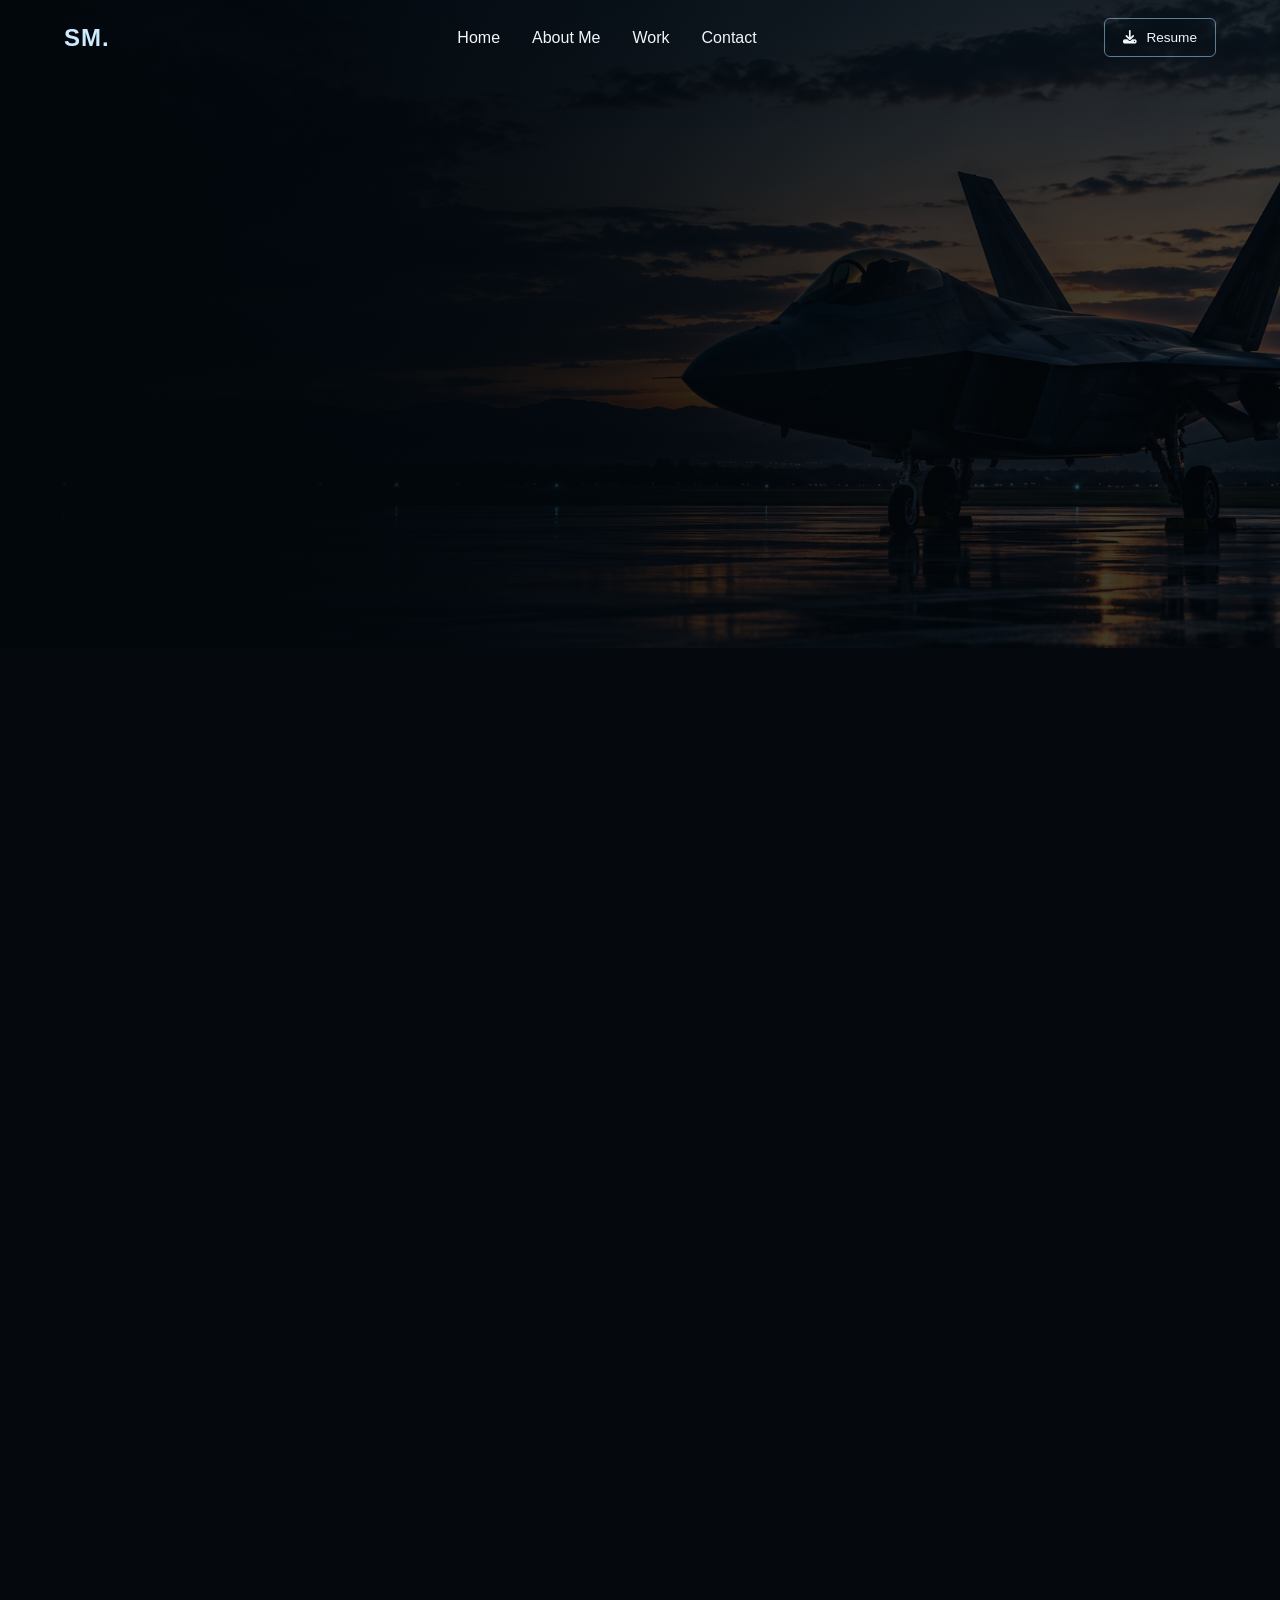
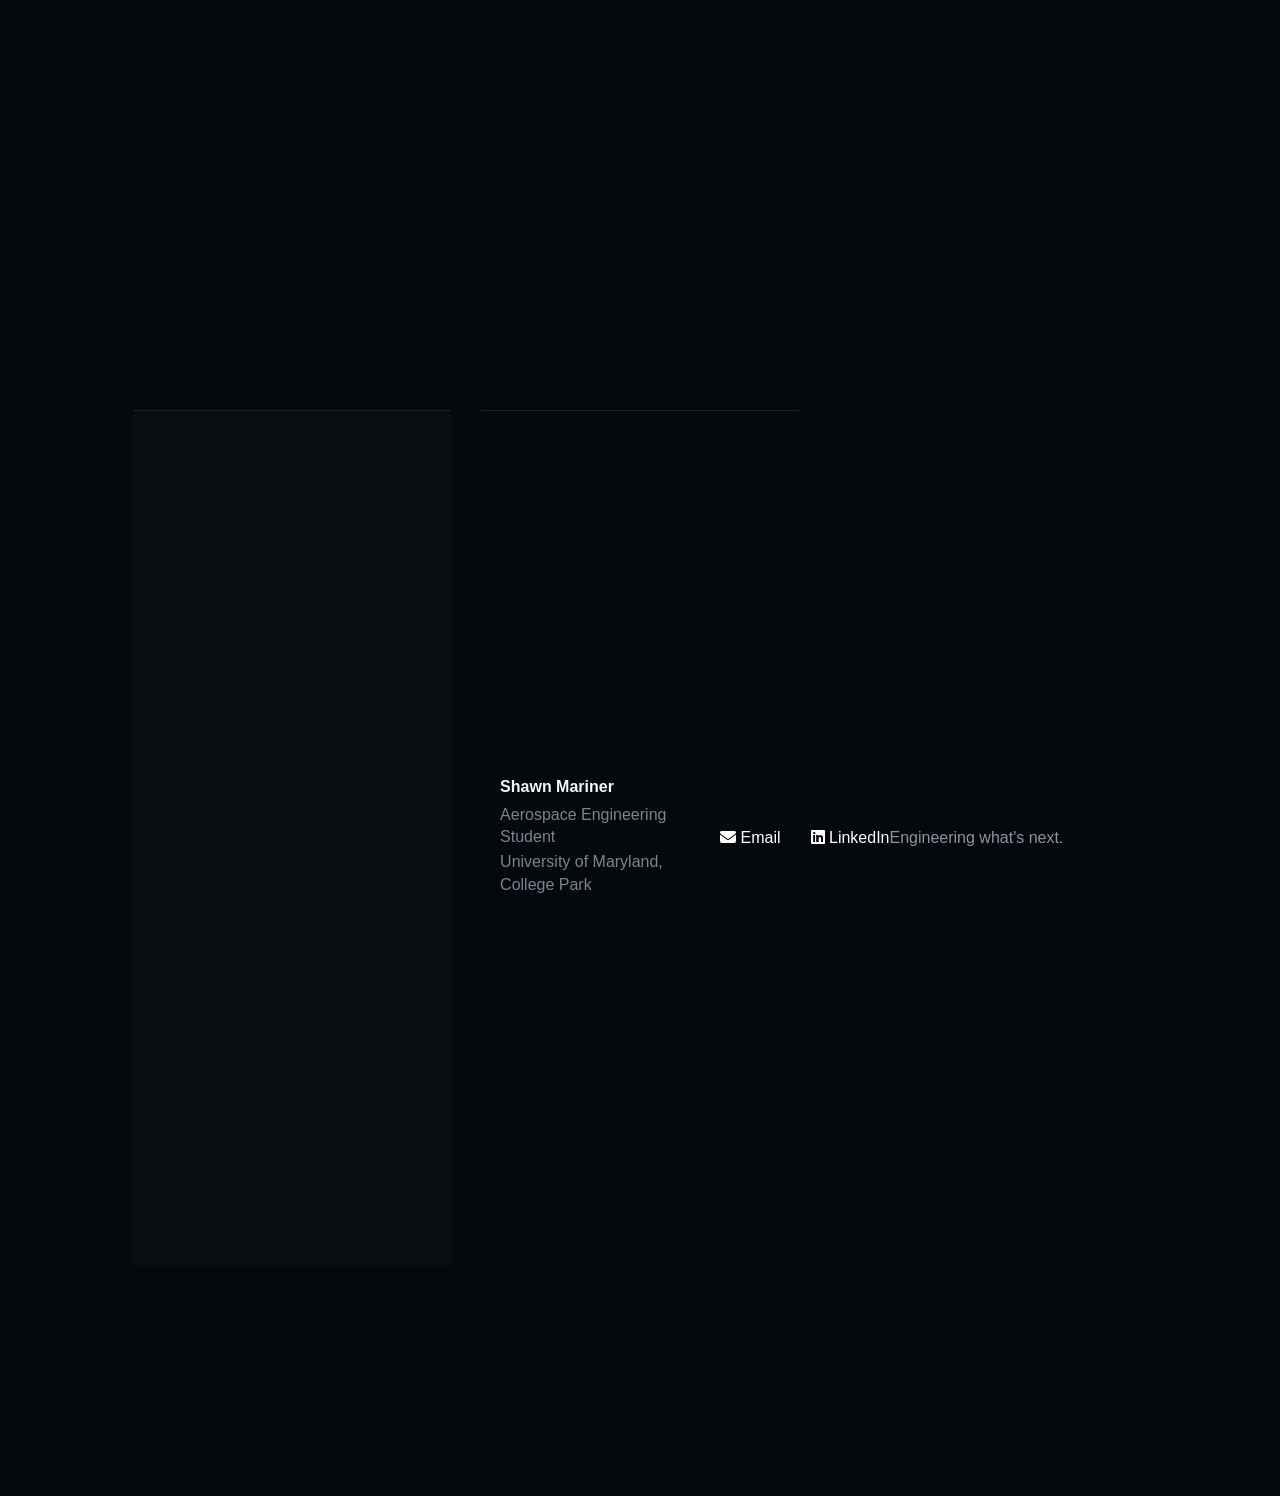
==== commit eae0daa9: "Update projects.html" ====
--- a/projects.html
+++ b/projects.html
@@ -243,14 +243,14 @@
 
 <section class="projects-cta">
 
-    <div class="reveal">
+    <div class="projects-cta-inner reveal">
 
         <p class="eyebrow">
             CONTINUING TO BUILD
         </p>
 
         <h2>
-            Always building the next thing.
+            Always building<br>the next thing.
         </h2>
 
         <p>
@@ -258,11 +258,10 @@
             new aerospace, mechanical, and technical projects.
         </p>
 
-        <a href="index.html#contact"
+        <a href="mailto:smarine1@terpmail.umd.edu"
            class="button primary-button">
 
             Contact Me
-
             <i class="fa-solid fa-arrow-right"></i>
 
         </a>
@@ -274,32 +273,33 @@
 
 <!-- ================= FOOTER ================= -->
 
-<footer>
-
-    <div>
+<footer class="site-footer">
+
+    <div class="footer-identity">
 
         <strong>Shawn Mariner</strong>
 
-        <p>
-            Aerospace Engineering Student
-        </p>
-
-        <p>
-            University of Maryland, College Park
-        </p>
+        <p>Aerospace Engineering Student</p>
+
+        <p>University of Maryland, College Park</p>
 
     </div>
 
 
     <div class="footer-links">
 
-        <a href="https://github.com/ShawnMariner"
-           target="_blank">
-            GitHub
+        <a href="mailto:smarine1@terpmail.umd.edu">
+            <i class="fa-solid fa-envelope"></i>
+            Email
         </a>
 
-        <a href="mailto:smarine1@terpmail.umd.edu">
-            Email
+        <a href="https://www.linkedin.com/in/shawn-mariner"
+           target="_blank"
+           rel="noopener noreferrer">
+
+            <i class="fa-brands fa-linkedin"></i>
+            LinkedIn
+
         </a>
 
     </div>
@@ -310,9 +310,3 @@
     </p>
 
 </footer>
-
-
-<script src="script.js"></script>
-
-</body>
-</html>
--- a/style.css
+++ b/style.css
@@ -2700,3 +2700,110 @@
         grid-template-columns: 1fr;
     }
 }
+/* =====================================================
+   PROJECTS PAGE CTA + FOOTER FIX
+===================================================== */
+
+.projects-cta {
+    width: 100%;
+    padding: 120px 8%;
+    text-align: center;
+    background: #080d12;
+    border-top: 1px solid rgba(255,255,255,0.08);
+}
+
+.projects-cta > div {
+    max-width: 850px;
+    margin: 0 auto;
+}
+
+.projects-cta h2 {
+    font-size: clamp(2.8rem, 6vw, 6rem);
+    line-height: 0.95;
+    letter-spacing: -3px;
+    margin: 15px 0 30px;
+}
+
+.projects-cta p {
+    max-width: 650px;
+    margin: 0 auto 35px;
+    color: #9ca8b2;
+    line-height: 1.8;
+}
+
+
+/* PROJECTS PAGE FOOTER */
+
+.projects-page-content + .projects-cta + footer,
+body > footer {
+    width: 100%;
+    padding: 55px 8%;
+    display: grid;
+    grid-template-columns: 1fr auto 1fr;
+    align-items: center;
+    gap: 50px;
+    border-top: 1px solid rgba(255,255,255,0.08);
+    background: #05090d;
+}
+
+footer > div:first-child {
+    min-width: 220px;
+}
+
+footer > div:first-child strong {
+    display: block;
+    margin-bottom: 8px;
+}
+
+footer > div:first-child p {
+    margin: 3px 0;
+    color: #788590;
+    line-height: 1.4;
+}
+
+.footer-links {
+    display: flex;
+    gap: 30px;
+    white-space: nowrap;
+}
+
+.footer-links a {
+    color: white;
+    text-decoration: none;
+}
+
+.footer-tagline {
+    justify-self: end;
+    color: #8a969f;
+    white-space: nowrap;
+}
+
+
+/* MOBILE FOOTER */
+
+@media (max-width: 750px) {
+
+    .projects-cta {
+        padding: 90px 6%;
+    }
+
+    .projects-cta h2 {
+        letter-spacing: -2px;
+    }
+
+    .projects-page-content + .projects-cta + footer,
+    body > footer {
+        grid-template-columns: 1fr;
+        gap: 25px;
+        padding: 45px 6%;
+    }
+
+    .footer-links {
+        justify-content: flex-start;
+        flex-wrap: wrap;
+    }
+
+    .footer-tagline {
+        justify-self: start;
+    }
+}
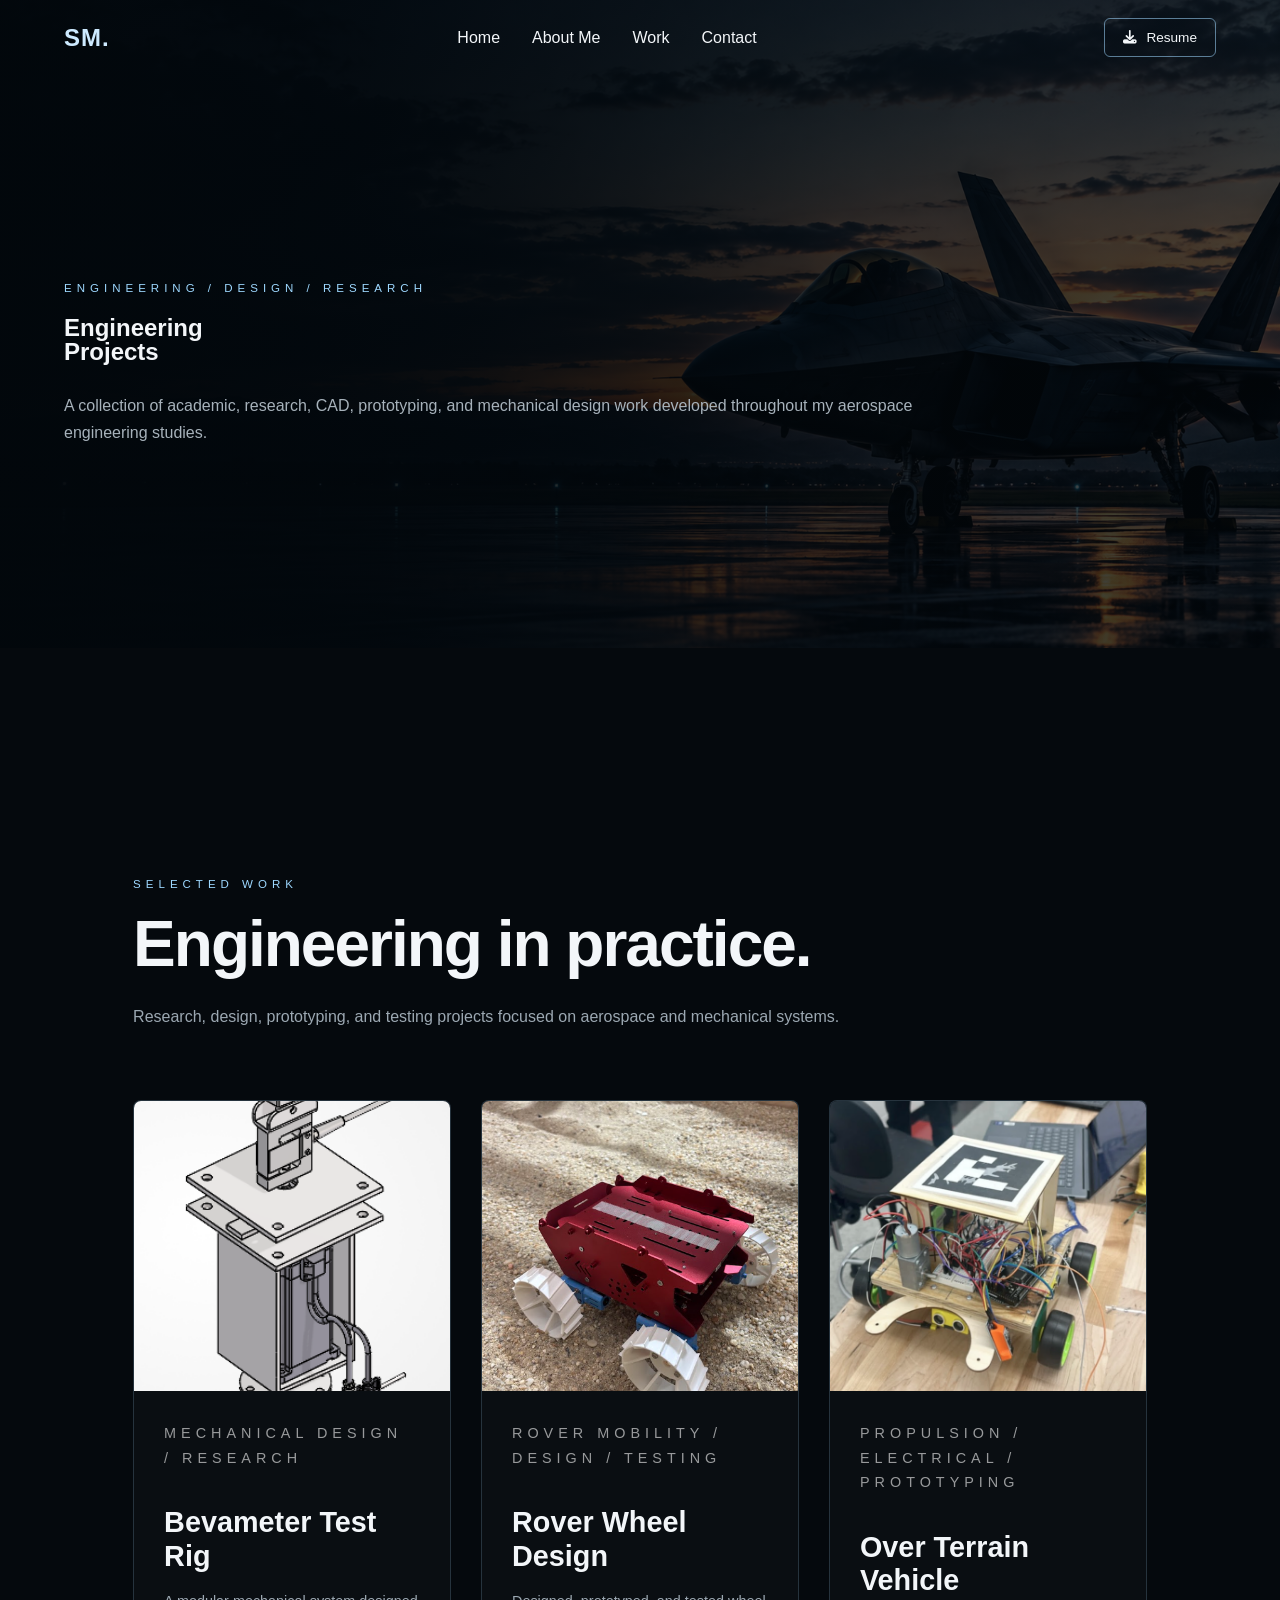
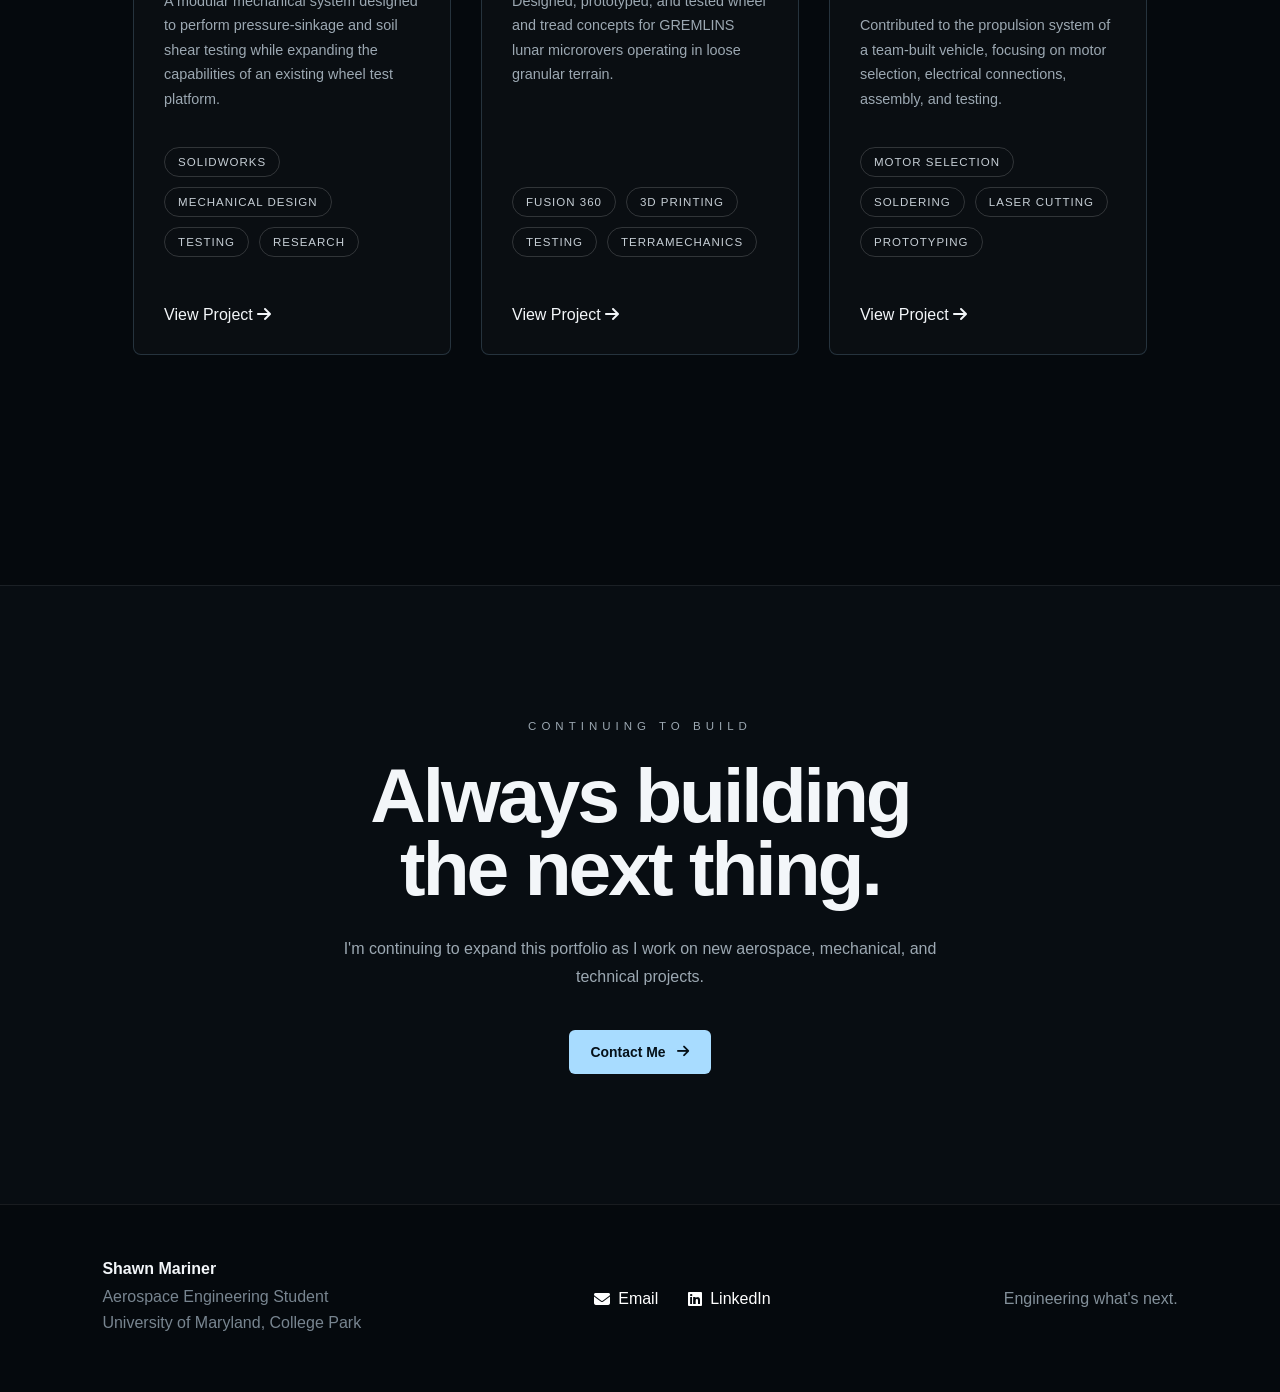
==== commit 5013c9e2: "Update projects.html" ====
--- a/projects.html
+++ b/projects.html
@@ -1,5 +1,6 @@
 <!DOCTYPE html>
 <html lang="en">
+
 <head>
     <meta charset="UTF-8">
     <meta name="viewport" content="width=device-width, initial-scale=1.0">
@@ -12,7 +13,9 @@
           href="https://cdnjs.cloudflare.com/ajax/libs/font-awesome/6.5.0/css/all.min.css">
 </head>
 
+
 <body>
+
 
 <!-- ================= NAVBAR ================= -->
 
@@ -32,11 +35,14 @@
     <a href="Shawn_Mariner_Resume_2026.pdf"
        class="resume-button"
        target="_blank">
+
         <i class="fa-solid fa-download"></i>
         Resume
+
     </a>
 
 </header>
+
 
 
 <!-- ================= HERO ================= -->
@@ -49,7 +55,10 @@
             ENGINEERING / DESIGN / RESEARCH
         </p>
 
-        <h1>Engineering<br>Projects</h1>
+        <h1>
+            Engineering<br>
+            Projects
+        </h1>
 
         <p>
             A collection of academic, research, CAD, prototyping,
@@ -62,17 +71,23 @@
 </section>
 
 
+
 <!-- ================= PROJECTS ================= -->
 
 <section class="projects-page-content">
 
     <div class="projects-page-section">
 
+
         <div class="section-heading reveal">
 
-            <p class="eyebrow">SELECTED WORK</p>
-
-            <h2>Engineering in practice.</h2>
+            <p class="eyebrow">
+                SELECTED WORK
+            </p>
+
+            <h2>
+                Engineering in practice.
+            </h2>
 
             <p>
                 Research, design, prototyping, and testing projects
@@ -82,6 +97,7 @@
         </div>
 
 
+
         <div class="projects-page-grid">
 
 
@@ -105,7 +121,9 @@
                         MECHANICAL DESIGN / RESEARCH
                     </p>
 
-                    <h3>Bevameter Test Rig</h3>
+                    <h3>
+                        Bevameter Test Rig
+                    </h3>
 
                     <p>
                         A modular mechanical system designed to perform
@@ -159,7 +177,9 @@
                         ROVER MOBILITY / DESIGN / TESTING
                     </p>
 
-                    <h3>Rover Wheel Design</h3>
+                    <h3>
+                        Rover Wheel Design
+                    </h3>
 
                     <p>
                         Designed, prototyped, and tested wheel and tread
@@ -192,53 +212,68 @@
 
 
 
-           <!-- ================= OVER TERRAIN VEHICLE ================= -->
-
-<a href="over-terrain-vehicle.html"
-   class="project-page-card reveal">
-
-    <div class="project-page-image">
-
-        <img
-    src="bf822329-883f-47c8-8b30-da67b850ad04.png"
-    alt="Over Terrain Vehicle prototype">
-
-    </div>
-
-
-    <div class="project-page-card-content">
-
-        <p class="eyebrow">
-    PROPULSION / ELECTRICAL / PROTOTYPING
-</p>
-
-        <h3>Over Terrain Vehicle</h3>
-
-        <p>
-            Contributed to the design and construction of a small vehicle
-            for a defined engineering challenge, with a focus on propulsion,
-            motor selection, electrical connections, and prototyping.
-        </p>
-
-
-        <div class="project-tags">
-
-            <span>Motor Selection</span>
-            <span>Soldering</span>
-            <span>Laser Cutting</span>
-            <span>Prototyping</span>
+            <!-- ================= OVER TERRAIN VEHICLE ================= -->
+
+            <a href="over-terrain-vehicle.html"
+               class="project-page-card reveal">
+
+                <div class="project-page-image">
+
+                    <img
+                        src="bf822329-883f-47c8-8b30-da67b850ad04.png"
+                        alt="Over Terrain Vehicle prototype">
+
+                </div>
+
+
+                <div class="project-page-card-content">
+
+                    <p class="eyebrow">
+                        PROPULSION / ELECTRICAL / PROTOTYPING
+                    </p>
+
+                    <h3>
+                        Over Terrain Vehicle
+                    </h3>
+
+                    <p>
+                        Contributed to the propulsion system of a team-built
+                        vehicle, focusing on motor selection, electrical
+                        connections, assembly, and testing.
+                    </p>
+
+
+                    <div class="project-tags">
+
+                        <span>Motor Selection</span>
+                        <span>Soldering</span>
+                        <span>Laser Cutting</span>
+                        <span>Prototyping</span>
+
+                    </div>
+
+
+                    <div class="project-card-link">
+
+                        View Project
+
+                        <i class="fa-solid fa-arrow-right"></i>
+
+                    </div>
+
+                </div>
+
+            </a>
+
 
         </div>
 
-
-        <div class="project-card-link">
-    View Project
-    <i class="fa-solid fa-arrow-right"></i>
-</div>
-
-    </div>
-
-</a>
+    </div>
+
+</section>
+
+
+
 <!-- ================= CTA ================= -->
 
 <section class="projects-cta">
@@ -250,7 +285,8 @@
         </p>
 
         <h2>
-            Always building<br>the next thing.
+            Always building<br>
+            the next thing.
         </h2>
 
         <p>
@@ -262,6 +298,7 @@
            class="button primary-button">
 
             Contact Me
+
             <i class="fa-solid fa-arrow-right"></i>
 
         </a>
@@ -271,42 +308,66 @@
 </section>
 
 
+
 <!-- ================= FOOTER ================= -->
 
 <footer class="site-footer">
 
+
     <div class="footer-identity">
 
-        <strong>Shawn Mariner</strong>
-
-        <p>Aerospace Engineering Student</p>
-
-        <p>University of Maryland, College Park</p>
-
-    </div>
+        <strong>
+            Shawn Mariner
+        </strong>
+
+        <p>
+            Aerospace Engineering Student
+        </p>
+
+        <p>
+            University of Maryland, College Park
+        </p>
+
+    </div>
+
 
 
     <div class="footer-links">
 
         <a href="mailto:smarine1@terpmail.umd.edu">
+
             <i class="fa-solid fa-envelope"></i>
+
             Email
+
         </a>
+
 
         <a href="https://www.linkedin.com/in/shawn-mariner"
            target="_blank"
            rel="noopener noreferrer">
 
             <i class="fa-brands fa-linkedin"></i>
+
             LinkedIn
 
         </a>
 
     </div>
+
 
 
     <p class="footer-tagline">
         Engineering what's next.
     </p>
 
+
 </footer>
+
+
+
+<script src="script.js"></script>
+
+</body>
+
+</html>
--- a/style.css
+++ b/style.css
@@ -2807,3 +2807,155 @@
         justify-self: start;
     }
 }
+/* =====================================================
+   FINAL PROJECTS CTA + FOOTER FIX
+===================================================== */
+
+.projects-cta {
+    position: static !important;
+    float: none !important;
+    clear: both !important;
+
+    width: 100% !important;
+    max-width: none !important;
+
+    display: flex !important;
+    justify-content: center;
+    align-items: center;
+
+    padding: 130px 8% !important;
+    margin: 0 !important;
+
+    text-align: center;
+
+    background: #080d12;
+    border-top: 1px solid rgba(255,255,255,0.08);
+}
+
+.projects-cta-inner {
+    width: 100%;
+    max-width: 850px;
+    margin: 0 auto;
+}
+
+.projects-cta .eyebrow {
+    margin-bottom: 22px;
+}
+
+.projects-cta h2 {
+    font-size: clamp(3rem, 6vw, 6.5rem);
+    line-height: 0.95;
+    letter-spacing: -3px;
+
+    margin: 0 0 30px;
+}
+
+.projects-cta p:not(.eyebrow) {
+    max-width: 650px;
+    margin: 0 auto 38px;
+
+    color: #9ca8b2;
+    line-height: 1.8;
+}
+
+
+/* ================= FOOTER ================= */
+
+body > .site-footer {
+    position: static !important;
+    float: none !important;
+    clear: both !important;
+
+    width: 100% !important;
+
+    display: flex !important;
+    align-items: center;
+    justify-content: space-between;
+
+    gap: 50px;
+
+    padding: 55px 8% !important;
+    margin: 0 !important;
+
+    background: #05090d;
+    border-top: 1px solid rgba(255,255,255,0.08);
+}
+
+.footer-identity {
+    min-width: 250px;
+}
+
+.footer-identity strong {
+    display: block;
+    margin-bottom: 10px;
+}
+
+.footer-identity p {
+    margin: 4px 0;
+
+    color: #7e8b95;
+    line-height: 1.4;
+}
+
+.footer-links {
+    display: flex !important;
+    align-items: center;
+
+    gap: 30px !important;
+
+    white-space: nowrap;
+}
+
+.footer-links a {
+    display: inline-flex;
+    align-items: center;
+    gap: 8px;
+
+    color: #ffffff;
+    text-decoration: none;
+
+    transition: 0.25s ease;
+}
+
+.footer-links a:hover {
+    opacity: 0.65;
+}
+
+.footer-tagline {
+    margin: 0;
+
+    color: #83909a;
+    white-space: nowrap;
+}
+
+
+/* ================= MOBILE ================= */
+
+@media (max-width: 800px) {
+
+    .projects-cta {
+        padding: 90px 6% !important;
+    }
+
+    .projects-cta h2 {
+        letter-spacing: -2px;
+    }
+
+    body > .site-footer {
+        display: flex !important;
+        flex-direction: column;
+        align-items: flex-start;
+
+        gap: 28px;
+
+        padding: 45px 6% !important;
+    }
+
+    .footer-links {
+        flex-wrap: wrap;
+    }
+
+    .footer-tagline {
+        white-space: normal;
+    }
+}
